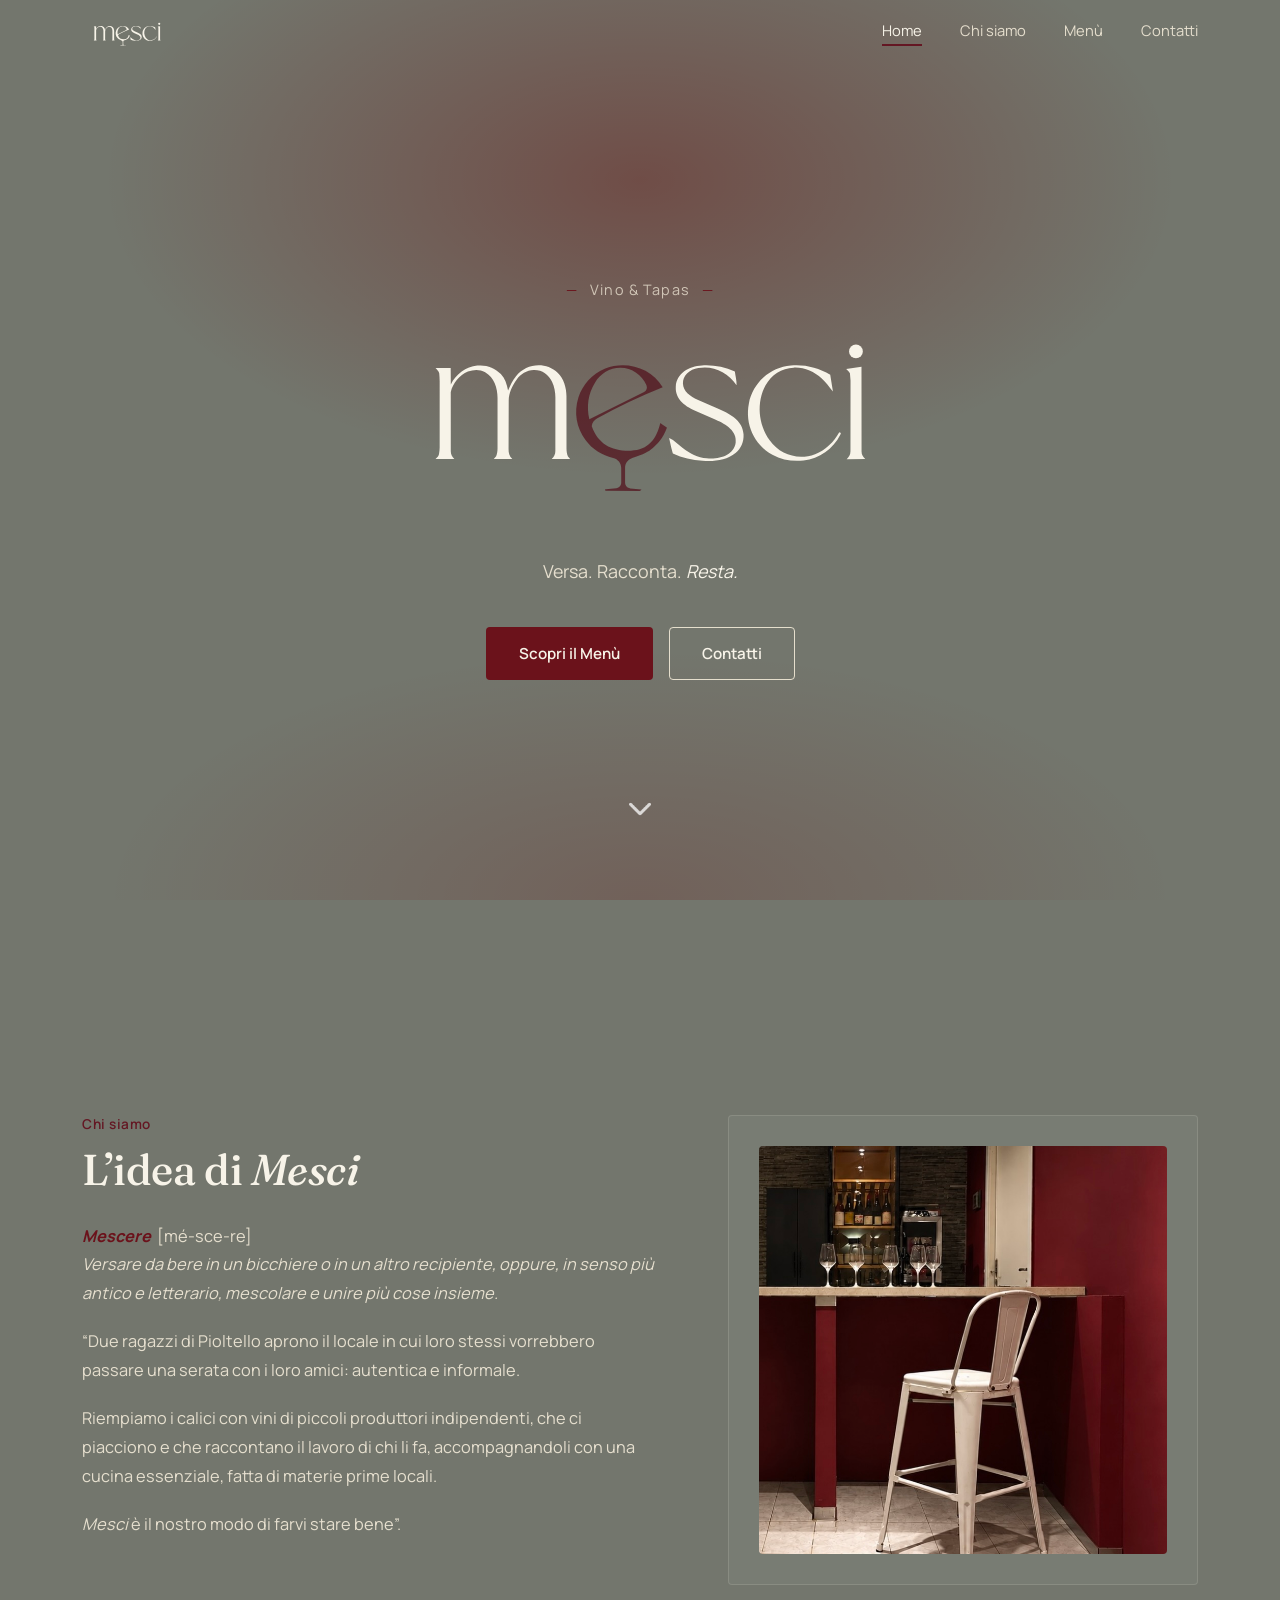
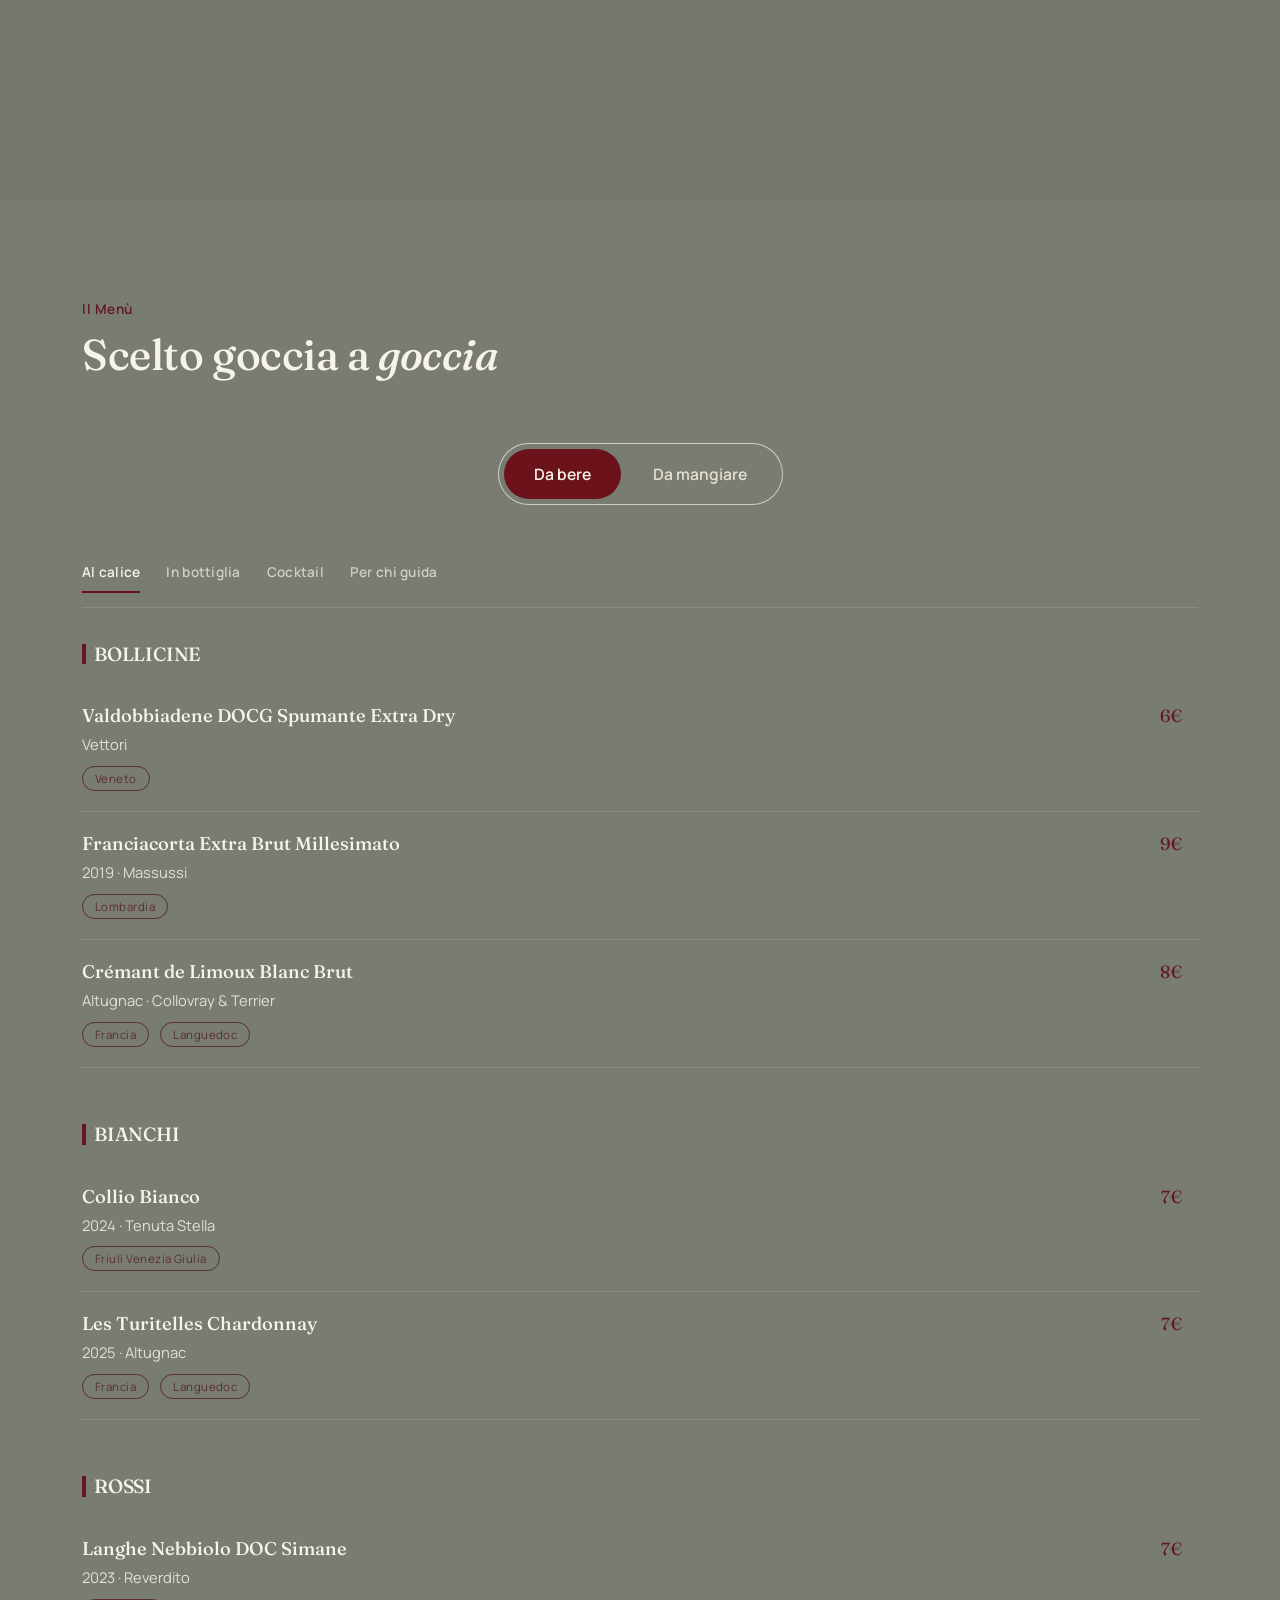
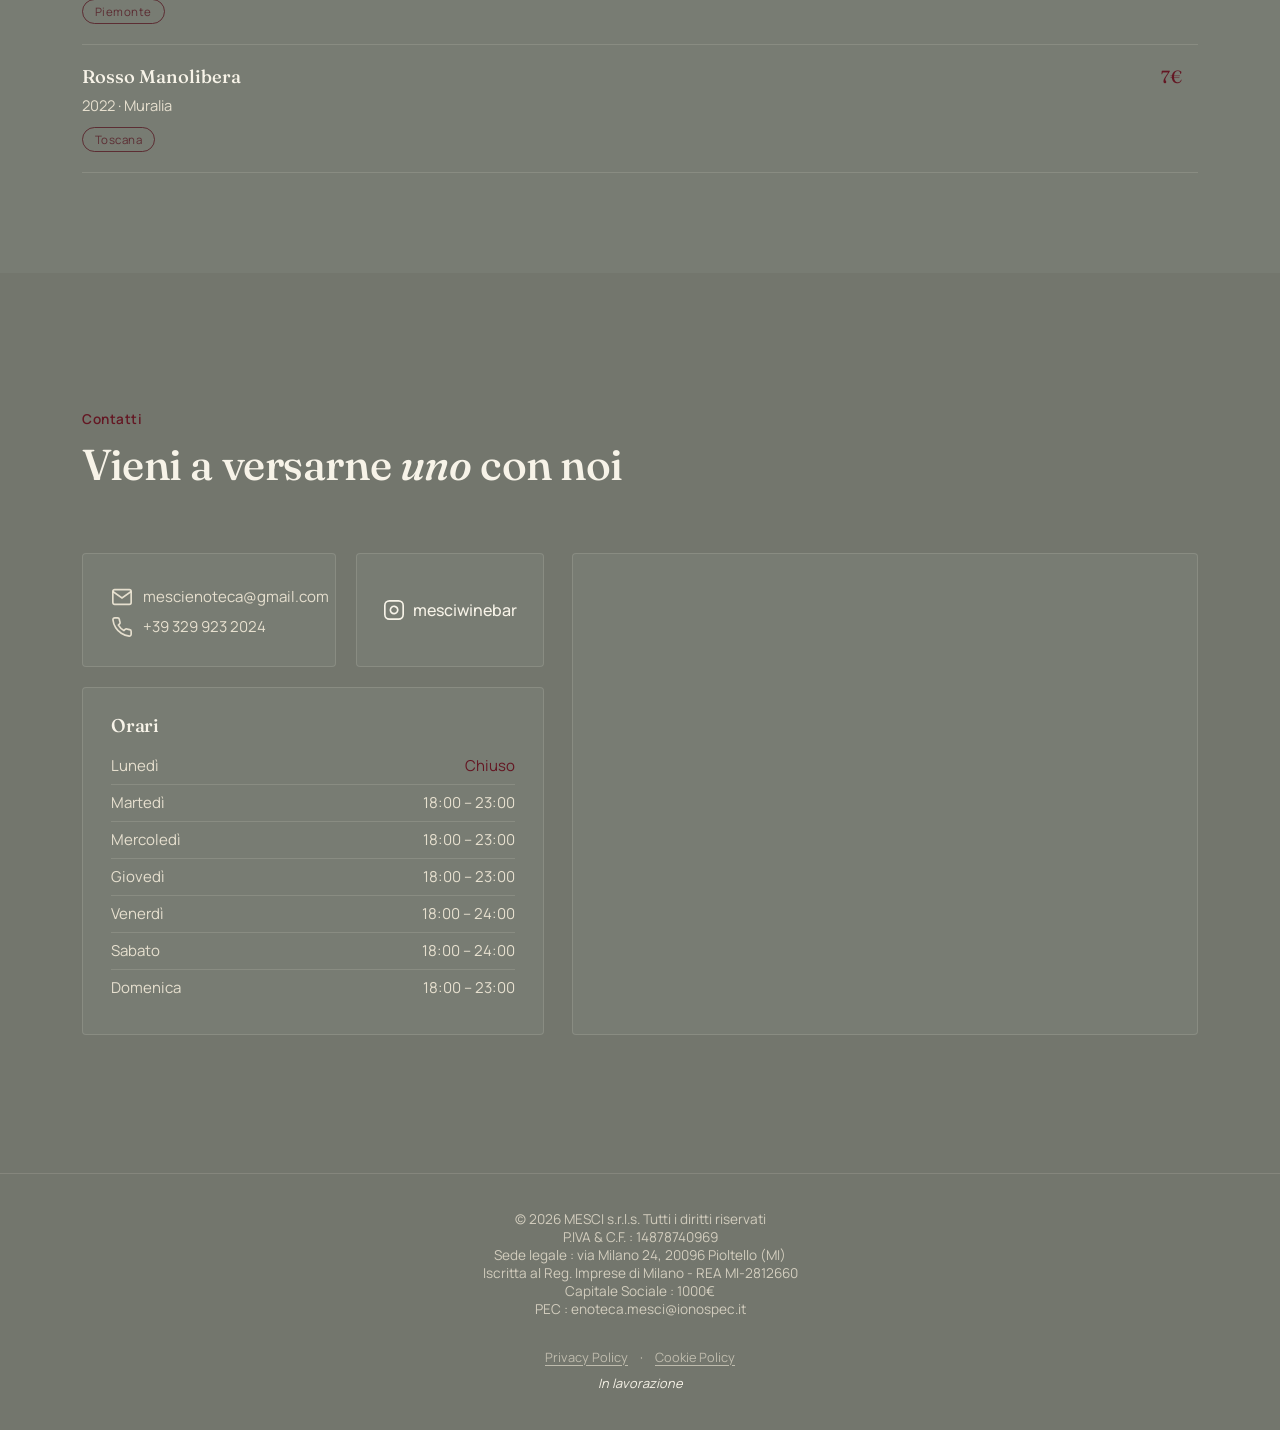
==== index.html @ 1d4539bf "Provvisorio" ====
<!DOCTYPE html>
<html lang="it">

<head>
  <meta charset="UTF-8">
  <meta name="viewport" content="width=device-width, initial-scale=1, viewport-fit=cover">
  <title>MESCI — Wine Bar</title>
  <link rel="canonical" href="https://www.mesci.it/">
  <link rel="icon" type="image/png" href="favicon-96x96.png" sizes="96x96">
  <link rel="icon" type="image/svg+xml" href="favicon.svg">
  <link rel="shortcut icon" href="favicon.ico">
  <link rel="apple-touch-icon" sizes="180x180" href="apple-touch-icon.png">
  <meta name="apple-mobile-web-app-title" content="Mesci">

  <link rel="manifest" href="site.webmanifest">
  <meta name="description"
    content="Wine bar a Pioltello: vini di piccoli produttori indipendenti, cocktail e tapas con materie prime locali.">
  <meta name="theme-color" content="#73766d">
  <meta property="og:type" content="website">
  <meta property="og:locale" content="it_IT">
  <meta property="og:title" content="MESCI — Wine Bar">
  <meta property="og:description" content="Vino &amp; Tapas">
  <meta property="og:image" content="https://www.mesci.it/images/og.jpg">
  <meta property="og:url" content="https://www.mesci.it/">
  <link rel="preconnect" href="https://fonts.googleapis.com">
  <link rel="preconnect" href="https://fonts.gstatic.com" crossorigin>
  <link
    href="https://fonts.googleapis.com/css2?family=Fraunces:ital,opsz,wght@0,9..144,300;0,9..144,500;0,9..144,600;1,9..144,500&family=Manrope:wght@400;500;600;700&display=swap"
    rel="stylesheet">
  <link rel="stylesheet" href="style.css">
</head>

<body>

  <header id="siteHeader">
    <nav>
      <a href="#home" class="brand">
        <svg viewBox="0 0 1173.86 350" xmlns="http://www.w3.org/2000/svg" fill="currentColor">
          <path
            d="M803.99,224.7c-1.55-27.49-26.13-41.85-50.7-52.51l-45.63-19.8c-7.72-3.35-14.66-7.65-20.78-13.19-12.34-11.17-13.45-30.12-1.42-41.74,6.43-6.21,14.78-9.75,23.61-11.3,31.81-5.56,61.44,8.32,80.28,35.89.36-10.3-2.32-19.14-3.6-28.94-21.83-9.48-45.2-13.91-68.92-12.48-27.51,1.66-53.09,16.17-54.87,44.02-1.78,27.78,20.93,42.56,45.34,53.08l38.39,16.54c22.19,9.56,45.13,23.98,41.77,48.51-3.58,26.16-34.22,35.47-60.65,32.54-18.78-2.08-35.65-10.07-50.34-21.83l-20.43-16.35c-2.62-1.79-5.34-3.23-8.1-4.32,3.41,15.09,5.09,22.5,7.95,32.32,19.69,9.26,40.39,13.53,62.11,15.22,24.09,1.87,50.65-.69,69.15-16.19,11.87-9.94,17.7-24.04,16.83-39.48Z" />
          <path
            d="M629.44,201.49c-7.94,33.76-24.98,56.64-61.57,57.76-40.06,1.22-68.55-13.53-82.07-51.3.24-7.02,5.44-13.26,11.67-16.73,44.31-24.67,89.72-45.68,137.05-64.81-23.99-41.64-77.68-55.94-120.31-39.45-27.83,10.76-48.13,35.02-56.22,60.42-10.29,32.3-4.03,64.03,14.68,89.69,14.36,19.69,34.62,31.92,57.9,37.32,10.14,2.35,16.93,10.76,16.96,21.03l.09,30.14c.02,6.45-4.16,11.94-10.55,12.6l-21.1,2.16c-.72.07-2.86.5-2.54,1.07l1.17,2.06,71.42.1c1.88-.28,3.84-1.54,3.66-2.85l-23.11-2.39c-6.26-.65-10.95-5.8-10.94-12.21l.03-31.22c.01-9.78,7.02-17.91,16.24-20.81,22.66-7.11,33-12.63,41.86-20.52s20.55-17.93,29.61-42.13c-1.37-1.54-13.54-9.5-13.94-9.93ZM480.78,193.33c-6.22-26.5-2.58-53.99,11.72-76.7,11.82-18.77,31.01-31.21,53.55-31,23.78.22,45.38,15.01,54.44,36.56,2.22,5.29.56,11.33-4.94,14.07l-114.76,57.06Z" />
          <path
            d="M319.23,276.73l-38.81.19,4.94-5.81c1.98-4.65,2.92-10.54,2.92-16.21v-105.81c0-21.64-7.11-43.72-25.98-54.27-11.29-6.31-23.89-5.73-36.05-1.51-18.15,7.66-31.24,23.48-36.03,42.95l.07,124.19c0,6.8,2.81,11.28,7.44,16.5l-39.41-.07c3.64-4.06,6.47-6.26,7.19-10.19.85-4.65,1.45-8.95,1.45-13.84V113.14c0-5.65-.52-10.57-.93-15.99-1.46-4.55-3.28-6.61-7.69-11.13l31.76-.29.25,34.55c11.2-21.63,31.13-36.96,55.62-39.49,18.69-1.93,36.65,4.38,49.22,17.99,8.82,9.55,12.82,21.27,15.19,34.59,4.34-10.8,9.02-20.59,16.24-29.7,21.78-27.5,62.29-31.43,88.15-7.34,12.33,11.48,18,31.29,18.01,48.71l.08,109.86c0,5.92.98,12.05,3.13,16.78l4.49,5.27-38.65-.09c5.23-5.61,7.65-10.1,7.66-16.92l.08-112.24c0-11.78-2.09-22.72-7.05-33.07-7.22-15.05-21.5-25.2-38.55-24.42-14.49.66-27.26,8.24-35.76,20.15-8.99,12.61-16.42,27.87-16.48,43.91l-.33,101.66c-.03,7.94,1.21,14.8,7.84,20.82Z" />
          <path
            d="M858.73,237.65c22,30.84,60.06,42.22,95.23,29.03,22.21-8.33,39.36-25.19,50.65-45.79,1.22.42,3.47,1.11,3.34,1.84s-.69,2.29-1.13,3.16c-15.31,29.96-43.47,49.98-77.08,53.84-22.75,2.61-45.27-1.14-65.27-12.12-38.49-21.14-57.81-64.52-49.25-107.31s43.4-75.35,87.95-79.39c28.9-2.62,57.55,4.46,82.54,19.27l5.68,34.91c-8.66-9.97-14.49-19-23.44-27.08-16.27-14.7-36.74-23.83-58.89-22.79-25.4,1.19-46.85,15-58.89,37-19.43,35.5-15.29,82,8.55,115.43Z" />
          <circle cx="1039.6" cy="51.22" r="14.45" />
          <path
            d="M1028.13,260.32l.12-148.16-1.25-14.99c-1.81-3.54-3.78-5.41-7.89-8.98l32.14-4.91.15,177.75c0,6.6,2.77,10.41,7.71,15.83l-38.91.13c4.48-5.16,7.93-9.1,7.93-16.66Z" />
        </svg>
      </a>
      <div class="navlinks">
        <a href="#home" class="active">Home</a>
        <a href="#chi-siamo">Chi siamo</a>
        <a href="#menu">Menù</a>
        <a href="#dove-siamo">Contatti</a>
      </div>
      <button class="burger" id="burger" aria-label="Menu"><span></span><span></span><span></span></button>
    </nav>
  </header>
  <div class="drawer-overlay" id="drawerOverlay"></div>
  <aside class="drawer" id="drawer" aria-hidden="true">
    <button class="drawer-close" id="drawerClose" aria-label="Chiudi">✕</button>
    <div class="drawer-links">
      <a href="#home">Home</a>
      <a href="#chi-siamo">Chi siamo</a>
      <a href="#menu">Menù</a>
      <a href="#dove-siamo">Contatti</a>
    </div>
  </aside>

  <section class="hero" id="home">
    <div class="eyebrow">Vino &amp; Tapas</div>
    <div class="logo-mark">
      <svg viewBox="0 0 1173.86 400" xmlns="http://www.w3.org/2000/svg" fill="currentColor">
        <path
          d="M803.99,224.7c-1.55-27.49-26.13-41.85-50.7-52.51l-45.63-19.8c-7.72-3.35-14.66-7.65-20.78-13.19-12.34-11.17-13.45-30.12-1.42-41.74,6.43-6.21,14.78-9.75,23.61-11.3,31.81-5.56,61.44,8.32,80.28,35.89.36-10.3-2.32-19.14-3.6-28.94-21.83-9.48-45.2-13.91-68.92-12.48-27.51,1.66-53.09,16.17-54.87,44.02-1.78,27.78,20.93,42.56,45.34,53.08l38.39,16.54c22.19,9.56,45.13,23.98,41.77,48.51-3.58,26.16-34.22,35.47-60.65,32.54-18.78-2.08-35.65-10.07-50.34-21.83l-20.43-16.35c-2.62-1.79-5.34-3.23-8.1-4.32,3.41,15.09,5.09,22.5,7.95,32.32,19.69,9.26,40.39,13.53,62.11,15.22,24.09,1.87,50.65-.69,69.15-16.19,11.87-9.94,17.7-24.04,16.83-39.48Z" />
        <path style="fill: rgba(83, 19, 30, 0.75)"
          d="M629.44,201.49c-7.94,33.76-24.98,56.64-61.57,57.76-40.06,1.22-68.55-13.53-82.07-51.3.24-7.02,5.44-13.26,11.67-16.73,44.31-24.67,89.72-45.68,137.05-64.81-23.99-41.64-77.68-55.94-120.31-39.45-27.83,10.76-48.13,35.02-56.22,60.42-10.29,32.3-4.03,64.03,14.68,89.69,14.36,19.69,34.62,31.92,57.9,37.32,10.14,2.35,16.93,10.76,16.96,21.03l.09,30.14c.02,6.45-4.16,11.94-10.55,12.6l-21.1,2.16c-.72.07-2.86.5-2.54,1.07l1.17,2.06,71.42.1c1.88-.28,3.84-1.54,3.66-2.85l-23.11-2.39c-6.26-.65-10.95-5.8-10.94-12.21l.03-31.22c.01-9.78,7.02-17.91,16.24-20.81,22.66-7.11,33-12.63,41.86-20.52s20.55-17.93,29.61-42.13c-1.37-1.54-13.54-9.5-13.94-9.93ZM480.78,193.33c-6.22-26.5-2.58-53.99,11.72-76.7,11.82-18.77,31.01-31.21,53.55-31,23.78.22,45.38,15.01,54.44,36.56,2.22,5.29.56,11.33-4.94,14.07l-114.76,57.06Z" />
        <path
          d="M319.23,276.73l-38.81.19,4.94-5.81c1.98-4.65,2.92-10.54,2.92-16.21v-105.81c0-21.64-7.11-43.72-25.98-54.27-11.29-6.31-23.89-5.73-36.05-1.51-18.15,7.66-31.24,23.48-36.03,42.95l.07,124.19c0,6.8,2.81,11.28,7.44,16.5l-39.41-.07c3.64-4.06,6.47-6.26,7.19-10.19.85-4.65,1.45-8.95,1.45-13.84V113.14c0-5.65-.52-10.57-.93-15.99-1.46-4.55-3.28-6.61-7.69-11.13l31.76-.29.25,34.55c11.2-21.63,31.13-36.96,55.62-39.49,18.69-1.93,36.65,4.38,49.22,17.99,8.82,9.55,12.82,21.27,15.19,34.59,4.34-10.8,9.02-20.59,16.24-29.7,21.78-27.5,62.29-31.43,88.15-7.34,12.33,11.48,18,31.29,18.01,48.71l.08,109.86c0,5.92.98,12.05,3.13,16.78l4.49,5.27-38.65-.09c5.23-5.61,7.65-10.1,7.66-16.92l.08-112.24c0-11.78-2.09-22.72-7.05-33.07-7.22-15.05-21.5-25.2-38.55-24.42-14.49.66-27.26,8.24-35.76,20.15-8.99,12.61-16.42,27.87-16.48,43.91l-.33,101.66c-.03,7.94,1.21,14.8,7.84,20.82Z" />
        <path
          d="M858.73,237.65c22,30.84,60.06,42.22,95.23,29.03,22.21-8.33,39.36-25.19,50.65-45.79,1.22.42,3.47,1.11,3.34,1.84s-.69,2.29-1.13,3.16c-15.31,29.96-43.47,49.98-77.08,53.84-22.75,2.61-45.27-1.14-65.27-12.12-38.49-21.14-57.81-64.52-49.25-107.31s43.4-75.35,87.95-79.39c28.9-2.62,57.55,4.46,82.54,19.27l5.68,34.91c-8.66-9.97-14.49-19-23.44-27.08-16.27-14.7-36.74-23.83-58.89-22.79-25.4,1.19-46.85,15-58.89,37-19.43,35.5-15.29,82,8.55,115.43Z" />
        <circle cx="1039.6" cy="51.22" r="14.45" />
        <path
          d="M1028.13,260.32l.12-148.16-1.25-14.99c-1.81-3.54-3.78-5.41-7.89-8.98l32.14-4.91.15,177.75c0,6.6,2.77,10.41,7.71,15.83l-38.91.13c4.48-5.16,7.93-9.1,7.93-16.66Z" />
      </svg>
    </div>

    <p class="tag">Versa. Racconta. <em>Resta.</em></p>
    <div class="hero-ctas">
      <a href="#menu" class="btn btn-filled">Scopri il Menù</a>
      <a href="#dove-siamo" class="btn btn-outline">Contatti</a>
    </div>
    <a class="scroll-cue" href="#chi-siamo">
      <img src="images/arrow-down-sign-to-navigate.png" alt="">
    </a>
  </section>

  <section id="chi-siamo">
    <div class="wrap">
      <div class="about-grid">
        <div>
          <div class="section-head" style="margin-bottom:28px">
            <div class="eyebrow">Chi siamo</div>
            <h2>L’idea di <em>Mesci</em></h2>
          </div>
          <div class="about-text">
            <p><i style="color: var(--wine);"><b>Mescere &nbsp;</b></i>[mé-sce-re] <br> <i>Versare da bere in un
                bicchiere o in un altro recipiente, oppure, in senso più antico e letterario, mescolare e unire più cose
                insieme.</i> </p>
            <p>“Due ragazzi di Pioltello aprono il locale in cui loro stessi vorrebbero passare una serata con i loro
              amici: autentica e informale.</p>
            <p>Riempiamo i calici con vini di piccoli produttori indipendenti, che ci piacciono e che raccontano il
              lavoro di chi li fa,
              accompagnandoli con una cucina essenziale, fatta di materie prime locali.</p>
            <p><i>Mesci</i> è il nostro modo di farvi stare bene”. </p>
          </div>

        </div>
        <div class="pour-art">
          <img src="images/about2.jpg" alt="">
        </div>
      </div>
    </div>
  </section>

  <section id="menu" style="background:var(--bg-soft)">
    <div class="wrap">

      <div class="section-head">
        <div class="eyebrow">Il Menù</div>
        <h2>Scelto goccia a <em>goccia</em></h2>

      </div>

      <div id="menuMain">

        <div class="tabs" role="tablist" aria-label="Categoria principale">
          <button class="tab-btn active" data-main="bere" role="tab" aria-selected="true">Da bere</button>
          <button class="tab-btn" data-main="mangiare" role="tab" aria-selected="false">Da mangiare</button>
        </div>

        <button class="back-to-categories" id="backToCategories">← Torna alle categorie</button>


        <!-- ═════════════════════════════════════
           DA BERE
      ═════════════════════════════════════ -->

        <div class="menu-panel active" data-main="bere">

          <div class="level2-tabs" role="tablist" aria-label="Sottocategoria da bere">
            <button class="level2-btn active" data-sub="vini" role="tab" aria-selected="true">Al calice</button>
            <button class="level2-btn" data-sub="bottiglia" role="tab" aria-selected="false">In bottiglia</button>
            <button class="level2-btn" data-sub="cocktail" role="tab" aria-selected="false">Cocktail</button>
            <button class="level2-btn" data-sub="analcolici" role="tab" aria-selected="false">Per chi guida</button>
          </div>


          <!-- ═════════════════════════════════════
             VINI AL CALICE
        ═════════════════════════════════════ -->

          <div class="sub-panel active" id="sub-vini">

            <div class="wine-list">

              <!--
            <h3>Vini al calice</h3>
            <div class="cat-note">Al calice · 10cl</div>
            -->

              <div class="wine-category">

                <h3 style="margin-bottom: 40px;">Bollicine</h3>

                <div class="dish">
                  <div class="dish-top">
                    <h4>Valdobbiadene DOCG Spumante Extra Dry</h4>
                    <span class="price">6€</span>
                  </div>
                  <p>Vettori</p>
                  <span class="tag-chip">Veneto</span>
                </div>

                <div class="dish">
                  <div class="dish-top">
                    <h4>Franciacorta Extra Brut Millesimato</h4>
                    <span class="price">9€</span>
                  </div>
                  <p>2019 · Massussi</p>
                  <span class="tag-chip">Lombardia</span>
                </div>

                <div class="dish">
                  <div class="dish-top">
                    <h4>Crémant de Limoux Blanc Brut</h4>
                    <span class="price">8€</span>
                  </div>
                  <p>Altugnac · Collovray &amp; Terrier</p>
                  <span class="tag-chip">Francia</span> <span class="tag-chip">Languedoc</span>
                </div>

              </div>


              <div class="wine-category">

                <h3 style="margin-bottom: 40px;">Bianchi</h3>

                <div class="dish">
                  <div class="dish-top">
                    <h4>Collio Bianco</h4>
                    <span class="price">7€</span>
                  </div>
                  <p>2024 · Tenuta Stella</p>
                  <span class="tag-chip">Friuli Venezia Giulia</span>
                </div>

                <div class="dish">
                  <div class="dish-top">
                    <h4>Les Turitelles Chardonnay</h4>
                    <span class="price">7€</span>
                  </div>
                  <p>2025 · Altugnac</p>
                  <span class="tag-chip">Francia</span> <span class="tag-chip">Languedoc</span>
                </div>

              </div>


              <div class="wine-category">

                <h3 style="margin-bottom: 40px;">Rossi</h3>

                <div class="dish">
                  <div class="dish-top">
                    <h4>Langhe Nebbiolo DOC Simane</h4>
                    <span class="price">7€</span>
                  </div>
                  <p>2023 · Reverdito</p>
                  <span class="tag-chip">Piemonte</span>
                </div>

                <div class="dish">
                  <div class="dish-top">
                    <h4>Rosso Manolibera</h4>
                    <span class="price">7€</span>
                  </div>
                  <p>2022 · Muralia</p>
                  <span class="tag-chip">Toscana</span>
                </div>

              </div>



            </div>
          </div>


          <!-- ═════════════════════════════════════
             VINI IN BOTTIGLIA
        ═════════════════════════════════════ -->

          <div class="sub-panel" id="sub-bottiglia">
            <h3 style="padding-bottom: 5px;" class="asporto">Vuoi portarla a casa? </h3>
            <h3 class="asporto">Tutte le nostre bottiglie sono disponibili da asporto ad un prezzo ridotto</h3>

            <!-- BOLLICINE -->
            <div class="wine-list">

              <div class="wine-category">

                <h3>Bollicine</h3>
                <div class="cat-note"></div>

                <div class="wine-category-dishes">

                  <div class="dish">
                    <div class="dish-top">
                      <h4>Valdobbiadene DOCG Spumante Extra Dry</h4>
                      <span class="price">22€</span>
                    </div>
                    <p>Vettori</p>
                    <span class="tag-chip">Veneto</span>
                  </div>

                  <div class="dish">
                    <div class="dish-top">
                      <h4>Valdobbiadene DOCG spumante Brut</h4>
                      <span class="price">22€</span>
                    </div>
                    <p>Vettori</p>
                    <span class="tag-chip">Veneto</span>
                  </div>

                  <div class="dish">
                    <div class="dish-top">
                      <h4>Franciacorta Extra Brut Millesimato</h4>
                      <span class="price">38€</span>
                    </div>
                    <p>2019 · Massussi</p>
                    <span class="tag-chip">Lombardia</span>
                  </div>

                  <div class="dish">
                    <div class="dish-top">
                      <h4>Roccapietra Blanc de Noirs Brut</h4>
                      <span class="price">36€</span>
                    </div>
                    <p>Scuropasso</p>
                    <span class="tag-chip">Lombardia</span>
                  </div>

                  <div class="dish">
                    <div class="dish-top">
                      <h4>Roccapietra Gruasè Rosé</h4>
                      <span class="price">39,50€</span>
                    </div>
                    <p>Scuropasso</p>
                    <span class="tag-chip">Lombardia</span>
                  </div>

                  <div class="dish">
                    <div class="dish-top">
                      <h4>Trento Spumante Extra Brut</h4>
                      <span class="price">42€</span>
                    </div>
                    <p>2019 · Fanti</p>
                    <span class="tag-chip">Trentino Alto Adige</span>
                  </div>

                  <div class="dish">
                    <div class="dish-top">
                      <h4>Crémant de Limoux Blanc Brut</h4>
                      <span class="price">32€</span>
                    </div>
                    <p>Altugnac · Collovray &amp; Terrier</p>
                    <span class="tag-chip">Francia</span> <span class="tag-chip">Languedoc</span>
                  </div>

                  <div class="dish">
                    <div class="dish-top">
                      <h4>Champagne Roger Barnier Brut</h4>
                      <span class="price">46,50€</span>
                    </div>
                    <p>Selection</p>
                    <span class="tag-chip">Francia</span> <span class="tag-chip">Champagne</span>
                  </div>

                </div>
              </div>

            </div>


            <!-- BIANCHI -->
            <div class="wine-list">

              <div class="wine-category">

                <h3>Bianchi</h3>
                <div class="cat-note"></div>

                <div class="wine-category-dishes">

                  <div class="dish">
                    <div class="dish-top">
                      <h4>Collio Bianco</h4>
                      <span class="price">28€</span>
                    </div>
                    <p>Tenuta Stella</p>
                    <span class="tag-chip">Friuli Venezia Giulia</span>
                  </div>

                  <div class="dish">
                    <div class="dish-top">
                      <h4>Ribolla Gialla Collio Bio</h4>
                      <span class="price">34€</span>
                    </div>
                    <p>2023 · Tenuta Stella</p>
                    <span class="tag-chip">Friuli Venezia Giulia</span>
                  </div>

                  <div class="dish">
                    <div class="dish-top">
                      <h4>Friulano Collio Bio</h4>
                      <span class="price">34€</span>
                    </div>
                    <p>2024 · Tenuta Stella</p>
                    <span class="tag-chip">Friuli Venezia Giulia</span>
                  </div>

                  <div class="dish">
                    <div class="dish-top">
                      <h4>Trentino Nosiola</h4>
                      <span class="price">28€</span>
                    </div>
                    <p>2024 · Fanti</p>
                    <span class="tag-chip">Trentino Alto Adige</span>
                  </div>

                  <div class="dish">
                    <div class="dish-top">
                      <h4>Trentino Chardonnay</h4>
                      <span class="price">32€</span>
                    </div>
                    <p>2023 · Fanti</p>
                    <span class="tag-chip">Trentino Alto Adige</span>
                  </div>

                  <div class="dish">
                    <div class="dish-top">
                      <h4>Gewurztraminer</h4>
                      <span class="price">36€</span>
                    </div>
                    <p>2023 · Elfenberg</p>
                    <span class="tag-chip">Trentino Alto Adige</span>
                  </div>

                  <div class="dish">
                    <div class="dish-top">
                      <h4>Sauvignon Blanc</h4>
                      <span class="price">36€</span>
                    </div>
                    <p>2024 · Elfenberg</p>
                    <span class="tag-chip">Trentino Alto Adige</span>
                  </div>

                  <div class="dish">
                    <div class="dish-top">
                      <h4>Frascati Superiore DOC</h4>
                      <span class="price">28€</span>
                    </div>
                    <p>2024 · Casale Marchese</p>
                    <span class="tag-chip">Lazio</span>
                  </div>

                  <div class="dish">
                    <div class="dish-top">
                      <h4>Les Turitelles Chardonnay</h4>
                      <span class="price">28€</span>
                    </div>
                    <p>2025 · Altugnac</p>
                    <span class="tag-chip">Francia</span> <span class="tag-chip">Languedoc</span>
                  </div>

                  <!-- <div class="dish">
                    <div class="dish-top">
                      <h4>Aligote Bourgogna</h4>
                      <span class="price">36€</span>
                    </div>
                    <p>2023 · P &amp; L Borgest</p>
                  </div> -->

                </div>
              </div>

            </div>


            <!-- ROSSI -->
            <div class="wine-list">

              <div class="wine-category">

                <h3>Rossi</h3>
                <div class="cat-note"></div>

                <div class="wine-category-dishes">

                  <div class="dish">
                    <div class="dish-top">
                      <h4>Lagrein</h4>
                      <span class="price">35,50€</span>
                    </div>
                    <p>2024 · Elfenberg</p>
                    <span class="tag-chip">Trentino Alto Adige</span>
                  </div>

                  <div class="dish">
                    <div class="dish-top">
                      <h4>Langhe Nebbiolo DOC Simane</h4>
                      <span class="price">28€</span>
                    </div>
                    <p>2023 · Reverdito</p>
                    <span class="tag-chip">Piemonte</span>
                  </div>

                  <div class="dish">
                    <div class="dish-top">
                      <h4>Barbera d'Alba DOC</h4>
                      <span class="price">22€</span>
                    </div>
                    <p>2024 · Reverdito</p>
                    <span class="tag-chip">Piemonte</span>
                  </div>

                  <div class="dish">
                    <div class="dish-top">
                      <h4>Barolo</h4>
                      <span class="price">38€</span>
                    </div>
                    <p>2020 · Reverdito</p>
                    <span class="tag-chip">Piemonte</span>
                  </div>

                  <div class="dish">
                    <div class="dish-top">
                      <h4>Rosso Manolibera</h4>
                      <span class="price">28€</span>
                    </div>
                    <p>2022 · Muralia</p>
                    <span class="tag-chip">Toscana</span>
                  </div>

                  <div class="dish">
                    <div class="dish-top">
                      <h4>Rosato Gorbizzo</h4>
                      <span class="price">24€</span>
                    </div>
                    <p>2024 · Muralia</p>
                    <span class="tag-chip">Toscana</span>
                  </div>

                  <div class="dish">
                    <div class="dish-top">
                      <h4>Lambrusco Nebbia &amp; Sabbia</h4>
                      <span class="price">19€</span>
                    </div>
                    <p>Podere Crocetta</p>
                    <span class="tag-chip">Emilia Romagna</span>
                  </div>

                  <div class="dish">
                    <div class="dish-top">
                      <h4>Cotè Pierre Lys Pinot Noir</h4>
                      <span class="price">34,50€</span>
                    </div>
                    <p>2024 · Altugnac</p>
                    <span class="tag-chip">Francia</span> <span class="tag-chip">Languedoc</span>
                  </div>

                </div>
              </div>

            </div>


            <!-- DOLCI -->
            <div class="wine-list">

              <div class="wine-category">

                <h3>Dolci</h3>
                <div class="cat-note"></div>

                <div class="wine-category-dishes">

                  <div class="dish">
                    <div class="dish-top">
                      <h4>Moscato</h4>
                      <span class="price">22€</span>
                    </div>
                    <p>Scuropasso</p>
                    <span class="tag-chip">Lombardia</span>
                  </div>

                </div>
              </div>

            </div>

          </div>


          <!-- ═════════════════════════════════════
             COCKTAIL
        ═════════════════════════════════════ -->

          <div class="sub-panel" id="sub-cocktail">

            <div class="menu-cat">

              <!--
            <h3>Cocktail</h3>
            <div class="cat-note">Preparati al momento</div>
            -->

              <div class="dish">
                <div class="dish-top">
                  <h4>Spritz Aperol</h4>
                  <span class="price">7€</span>
                </div>
                <p>Prosecco · Aperol · Soda</p>

              </div>

              <div class="dish">
                <div class="dish-top">
                  <h4>Spritz Campari</h4>
                  <span class="price">7€</span>
                </div>
                <p>Prosecco · Bitter · Soda</p>

              </div>

              <div class="dish">
                <div class="dish-top">
                  <h4>Negroni</h4>
                  <span class="price">7€</span>
                </div>
                <p>Gin · Campari · Vermouth rosso</p>

              </div>

              <div class="dish">
                <div class="dish-top">
                  <h4>Negroni Sbagliato</h4>
                  <span class="price">7€</span>
                </div>
                <p>Campari · Vermouth rosso · Prosecco</p>

              </div>

              <div class="dish">
                <div class="dish-top">
                  <h4>Americano</h4>
                  <span class="price">7€</span>
                </div>
                <p>Campari · Vermouth rosso · Soda </p>

              </div>

              <div class="dish">
                <div class="dish-top">
                  <h4>Gin Tonic</h4>
                  <span class="price">7€</span>
                </div>
                <p>Gin · Fever Tree Tonica</p>

              </div>

              <div class="dish">
                <div class="dish-top">
                  <h4>Gin Tonic Premium</h4>
                  <span class="price">10€</span>
                </div>
                <p>Esse Gin · Fever Tree Tonica</p>

              </div>

              <div class="dish">
                <div class="dish-top">
                  <h4>Picci</h4>
                  <span class="price">8€</span>
                </div>
                <p>Cetriolo pestato · Vodka · Lime · Triple Sec</p>

              </div>

            </div>

          </div>


          <!-- ═════════════════════════════════════
             PER CHI GUIDA
        ═════════════════════════════════════ -->

          <div class="sub-panel" id="sub-analcolici">

            <div class="menu-cat">

              <!--
            <h3>Per chi guida</h3>
            <div class="cat-note">Analcolici</div>
            -->

              <div class="dish">
                <div class="dish-top">
                  <h4>Analcolico della casa</h4>
                  <span class="price">Da 7€</span>
                </div>
                <p> &ensp; </p>
              </div>

              <div class="dish">
                <div class="dish-top">
                  <h4>Bibite</h4>
                  <span class="price">3€</span>
                </div>
                <p> Coca Cola (Zero) · Fanta · Fuze Tea (Pesca/Limone)</p>
              </div>

              <div class="dish">
                <div class="dish-top">
                  <h4>Acqua frizzante</h4>
                  <span class="price">1€</span>
                </div>
                <p> &ensp; </p>
              </div>

            </div>

          </div>

        </div>


        <!-- ═════════════════════════════════════
           DA MANGIARE
      ═════════════════════════════════════ -->

        <div class="menu-panel" data-main="mangiare">

          <div class="level2-tabs" role="tablist" aria-label="Sottocategoria da mangiare">
            <button class="level2-btn active" data-sub="caldi" role="tab" aria-selected="true">Piatti caldi</button>
            <button class="level2-btn" data-sub="freddi" role="tab" aria-selected="false">Piatti freddi</button>
          </div>


          <!-- ═════════════════════════════════════
             PIATTI CALDI
        ═════════════════════════════════════ -->

          <div class="sub-panel active" id="sub-caldi">

            <div class="menu-cat">

              <!--
            <h3>Piatti caldi</h3>
            <div class="cat-note">Dalla cucina</div>
            -->

              <div class="dish">

                <div class="dish-top">
                  <h4>Patatas Bravas</h4>
                  <span class="price">5,50€</span>
                </div>

                <p>Con salsa brava e aioli</p>

                <div class="allergen-list">
                  <span class="allergen-icon" aria-label="Uova" data-allergen="Uova">
                    <img src="images/allergens/eggs.png" alt="">
                  </span>
                  <span class="allergen-icon" aria-label="Glutine" data-allergen="Glutine">
                    <img src="images/allergens/gluten.png" alt="">
                  </span>
                  <span class="allergen-icon" aria-label="Vegetariano" data-allergen="Vegetariano">
                    <img src="images/allergens/plant-based.png" alt="">
                  </span>


                </div>

              </div>


              <div class="dish">

                <div class="dish-top">
                  <h4>Serranito</h4>
                  <span class="price">6€</span>
                </div>

                <p>Panino con lonza di maiale, jamón e friggitelli</p>
                <div class="allergen-list">
                  <span class="allergen-icon" aria-label="Glutine" data-allergen="Glutine">
                    <img src="images/allergens/gluten.png" alt="">
                  </span>


                </div>
              </div>


              <div class="dish">

                <div class="dish-top">
                  <h4>Pulpo a la Gallega</h4>
                  <span class="price">9€</span>
                </div>

                <p>Polpo, patate, cristalli di sale e paprika affumicata</p>
                <div class="allergen-list">
                  <span class="allergen-icon" aria-label="Molluschi" data-allergen="Molluschi">
                    <img src="images/allergens/molluscs.png" alt="">
                  </span>


                </div>
              </div>


              <div class="dish">

                <div class="dish-top">
                  <h4>Polpette al Sugo</h4>
                  <span class="price">7€</span>
                </div>

                <p>Accompagnate da pane rustico</p>
                <div class="allergen-list">
                  <span class="allergen-icon" aria-label="Glutine" data-allergen="Glutine">
                    <img src="images/allergens/gluten.png" alt="">
                  </span>

                  <span class="allergen-icon" aria-label="Latte" data-allergen="Latte">
                    <img src="images/allergens/milk.png" alt="">
                  </span>
                </div>
              </div>


              <div class="dish">

                <div class="dish-top">
                  <h4>Scagliozze di Polenta</h4>
                  <span class="price">4€</span>
                </div>

                <p>Polenta fritta con stracciatella</p>
                <div class="allergen-list">

                  <span class="allergen-icon" aria-label="Latte" data-allergen="Latte">
                    <img src="images/allergens/milk.png" alt="">
                  </span>
                  <span class="allergen-icon" aria-label="Vegetariano" data-allergen="Vegetariano">
                    <img src="images/allergens/plant-based.png" alt="">
                  </span>
                </div>

              </div>


              <div class="dish">

                <div class="dish-top">
                  <h4>Verdure dell'Orto</h4>
                  <span class="price">4€</span>
                </div>

                <p>Dall'orto di Corbari, con cotture e preparazioni variabili in base alla disponibilità</p>
                <div class="allergen-list">
                  <span class="allergen-icon" aria-label="Glutine" data-allergen="Glutine">
                    <img src="images/allergens/gluten.png" alt="">
                  </span>
                  <span class="allergen-icon" aria-label="Vegetariano" data-allergen="Vegetariano">
                    <img src="images/allergens/plant-based.png" alt="">
                  </span>


                </div>
              </div>

              <div class="dish">

                <div class="dish-top">
                  <h4>Il Toast</h4>
                  <span class="price">5€</span>
                </div>

                <p>Prosciutto cotto, formaggio, maionese</p>
                <div class="allergen-list">
                  <span class="allergen-icon" aria-label="Glutine" data-allergen="Glutine">
                    <img src="images/allergens/gluten.png" alt="">
                  </span>

                  <span class="allergen-icon" aria-label="Latte" data-allergen="Latte">
                    <img src="images/allergens/milk.png" alt="">
                  </span>
                  <span class="allergen-icon" aria-label="Uova" data-allergen="Uova">
                    <img src="images/allergens/eggs.png" alt="">
                  </span>
                </div>
              </div>


            </div>

          </div>


          <!-- ═════════════════════════════════════
             PIATTI FREDDI
        ═════════════════════════════════════ -->

          <div class="sub-panel" id="sub-freddi">

            <div class="menu-cat">

              <!--
            <h3>Piatti freddi</h3>
            <div class="cat-note">Da condividere</div>
            -->

              <div class="dish">

                <div class="dish-top">
                  <h4>Pan Y Tomate</h4>
                  <span class="price">2,50€</span>
                </div>

                <p>Pane e pomodoro</p>
                <div class="allergen-list">
                  <span class="allergen-icon" aria-label="Glutine" data-allergen="Glutine">
                    <img src="images/allergens/gluten.png" alt="">
                  </span>
                  <span class="allergen-icon" aria-label="Vegetariano" data-allergen="Vegetariano">
                    <img src="images/allergens/plant-based.png" alt="">
                  </span>


                </div>
              </div>
              <div class="dish">

                <div class="dish-top">
                  <h4>Crostone Cantabrico</h4>
                  <span class="price">5€</span>
                </div>

                <p>Pane tostato, burro e acciughe del Cantabrico, zest di limone</p>
                <div class="allergen-list">
                  <span class="allergen-icon" aria-label="Glutine" data-allergen="Glutine">
                    <img src="images/allergens/gluten.png" alt="">
                  </span>

                  <span class="allergen-icon" aria-label="Latte" data-allergen="Latte">
                    <img src="images/allergens/milk.png" alt="">
                  </span>

                  <span class="allergen-icon" aria-label="Pesce" data-allergen="Pesce">
                    <img src="images/allergens/fish.png" alt="">
                  </span>
                </div>
              </div>


              <div class="dish">

                <div class="dish-top">
                  <h4>Bruschetta Stagionale</h4>
                  <span class="price">6€</span>
                </div>

                <p>Ingredienti variabili secondo stagionalità</p>
                <div class="allergen-list">
                  <span class="allergen-icon" aria-label="Glutine" data-allergen="Glutine">
                    <img src="images/allergens/gluten.png" alt="">
                  </span>

                </div>
              </div>


              <div class="dish">

                <div class="dish-top">
                  <h4>Tartare di Manzo</h4>
                  <span class="price">11€</span>
                </div>

                <p>Con nocciole tostate, senape in grani e timo</p>
                <div class="allergen-list">
                  <span class="allergen-icon" aria-label="Senape" data-allergen="Senape">
                    <img src="images/allergens/mustard.png" alt="">
                  </span>
                  <span class="allergen-icon" aria-label="Frutta a guscio" data-allergen="Frutta a guscio">
                    <img src="images/allergens/nut.png" alt="">
                  </span>


                </div>
              </div>


              <div class="dish">

                <div class="dish-top">
                  <h4>Selezione di Salumi e Formaggi</h4>
                  <span class="price">7€</span>
                </div>

                <p>Selezione di prodotti locali</p>
                <div class="allergen-list">
                  <span class="allergen-icon" aria-label="Latte" data-allergen="Latte">
                    <img src="images/allergens/milk.png" alt="">
                  </span>
                </div>
              </div>


              <div class="dish">

                <div class="dish-top">
                  <h4>Carpaccio di Pomodori</h4>
                  <span class="price">5,50€</span>
                </div>

                <p>Con burrata e olive taggiasche</p>
                <div class="allergen-list">
                  <span class="allergen-icon" aria-label="Latte" data-allergen="Latte">
                    <img src="images/allergens/milk.png" alt="">
                  </span>
                  <span class="allergen-icon" aria-label="Vegetariano" data-allergen="Vegetariano">
                    <img src="images/allergens/plant-based.png" alt="">
                  </span>

                </div>
              </div>

              <div class="dish">

                <div class="dish-top">
                  <h4>Piatto di jamon serrano</h4>
                  <span class="price">6,50€</span>
                </div>

                <p>Accompagnato da pane rustico</p>
                <div class="allergen-list">
                  <span class="allergen-icon" aria-label="Glutine" data-allergen="Glutine">
                    <img src="images/allergens/gluten.png" alt="">
                  </span>

                </div>
              </div>

              <div class="dish">



                <div class="dish-top">
                  <h4>Cestino di Pane</h4>
                  <span class="price">2€</span>
                </div>

                <p>Pane rustico</p>
                <div class="allergen-list">
                  <span class="allergen-icon" aria-label="Glutine" data-allergen="Glutine">
                    <img src="images/allergens/gluten.png" alt="">
                  </span>
                </div>
              </div>



            </div>


            <!-- ═════════════════════════════════════
             DOLCI — CIBO
        ═════════════════════════════════════ -->

            <!-- <div class="sub-panel" id="sub-dolci-cibo">

              <div class="menu-cat">

                <h3>Dolci</h3>
                <div class="cat-note">Fatti in casa</div>

                <div class="dish">
                  <div class="dish-top">
                    <h4>Tiramisù della casa</h4>
                    <span class="price">€__</span>
                  </div>
                  <p>Descrizione da inserire.</p>
                  <div class="allergen-list">
                    <span class="allergen-icon" aria-label="Glutine" data-allergen="Glutine">
                      <img src="images/allergens/gluten.png" alt="">
                    </span>
                  </div>
                </div>



              </div>

            </div> -->

          </div>

        </div>
      </div>

  </section>


  <!-- PROVA -->

  <!-- <section class="ribbon" id="ribbon">


  <div class="ribbon-rows">
    <div class="ribbon-row"><div class="ribbon-track"></div></div>
    <div class="wrap"></div>
    <div class="ribbon-row"><div class="ribbon-track ribbon-track--reverse"></div></div>
  </div>
</section> -->

  <section id="dove-siamo">
    <div class="wrap">
      <div class="section-head">
        <div class="eyebrow">Contatti</div>
        <h2>Vieni a versarne <em>uno</em> con noi</h2>
      </div>
      <div class="contact-grid">
        <div class="info-stack">
          <div class="contact-row-split">
            <div class="info-card">

              <div class="contact-links">

                <!-- Link Email con Icona -->
                <a href="mailto:mescienoteca@gmail.com" class="contact-item">
                  <svg xmlns="http://www.w3.org/2000/svg" viewBox="0 0 24 24" fill="none" stroke="currentColor"
                    stroke-width="1.8">
                    <path d="M4 4h16c1.1 0 2 .9 2 2v12c0 1.1-.9 2-2 2H4c-1.1 0-2-.9-2-2V6c0-1.1.9-2 2-2z"></path>
                    <polyline points="22,6 12,13 2,6"></polyline>
                  </svg>
                  mescienoteca@gmail.com
                </a>

                <!--Link Telefono con Icona -->
                 <a href="tel:+39 329 923 2024" class="contact-item">
      <svg xmlns="http://www.w3.org/2000/svg" viewBox="0 0 24 24" fill="none" stroke="currentColor" stroke-width="1.8">
        <path d="M22 16.92v3a2 2 0 0 1-2.18 2 19.79 19.79 0 0 1-8.63-3.07 19.5 19.5 0 0 1-6-6 19.79 19.79 0 0 1-3.07-8.67A2 2 0 0 1 4.11 2h3a2 2 0 0 1 2 1.72 12.84 12.84 0 0 0 .7 2.81 2 2 0 0 1-.45 2.11L8.09 9.91a16 16 0 0 0 6 6l1.27-1.27a2 2 0 0 1 2.11-.45 12.84 12.84 0 0 0 2.81.7A2 2 0 0 1 22 16.92z"></path>
      </svg>
      +39 329 923 2024
    </a>

              </div>

            </div>
            <div class="info-card social-box" >

              <a href="https://www.instagram.com/mesciwinebar/" target="_blank" rel="noopener noreferrer"
                class="social-link-clean">
                <svg xmlns="http://www.w3.org/2000/svg" viewBox="0 0 24 24" fill="none" stroke="currentColor"
                  stroke-width="1.8">
                  <rect x="2" y="2" width="20" height="20" rx="5" ry="5"></rect>
                  <path d="M16 11.37A4 4 0 1 1 12.63 8 4 4 0 0 1 16 11.37z"></path>
                  <line x1="17.5" y1="6.5" x2="17.51" y2="6.5"></line>
                </svg>

                mesciwinebar
              </a>
            </div>



          </div>



          <div class="info-card">
            <h3>Orari</h3>
            <div class="row"><span>Lunedì</span><span class="closed">Chiuso</span></div>
            <div class="row"><span>Martedì</span><span>18:00 – 23:00</span></div>
            <div class="row"><span>Mercoledì</span><span>18:00 – 23:00</span></div>
            <div class="row"><span>Giovedì</span><span>18:00 – 23:00</span></div>
            <div class="row"><span>Venerdì</span><span>18:00 – 24:00</span></div>
            <div class="row"><span>Sabato</span><span>18:00 – 24:00</span></div>
            <div class="row"><span>Domenica</span><span>18:00 – 23:00</span></div>
          </div>
        </div>
        <div class="map-box">
          <iframe
            src="https://www.google.com/maps/embed?pb=!1m18!1m12!1m3!1d2796.430128084445!2d9.327429876631522!3d45.50141933095415!2m3!1f0!2f0!3f0!3m2!1i1024!2i768!4f13.1!3m3!1m2!1s0x4786c993d5418301%3A0xbc7f43cbec28d1ce!2sMesci%20-%20Wine%20Bar!5e0!3m2!1sit!2sit!4v1790790307302!5m2!1sit!2sit"
            width="600" height="450" style="border:0;" allowfullscreen="" loading="lazy"
            referrerpolicy="strict-origin-when-cross-origin"></iframe>
        </div>
      </div>


    </div>

  </section>

  <footer>

    <p>© 2026 MESCI s.r.l.s. Tutti i diritti riservati </p>
    <p>P.IVA &amp; C.F. : 14878740969 </p>
    <p>Sede legale : via Milano 24, 20096 Pioltello (MI)</p>
    <p>Iscritta al Reg. Imprese di Milano - REA MI-2812660</p>
    <p>Capitale Sociale : 1000€</p>
    <p>PEC : enoteca.mesci@ionospec.it</p>
    <p></p>

     <nav class="footer-legal" aria-label="Informazioni legali">
    <a>Privacy Policy</a>
    <span aria-hidden="true">·</span>
    <a>Cookie Policy</a>
    <p><em>In lavorazione</em></p>
    <!-- Se usi il consenso per la mappa, aggiungi anche:
    <span aria-hidden="true">·</span>
    <a href="#" id="cookie-settings">Gestisci preferenze cookie</a> -->
  </nav>
  
  </footer>

  <script src="script.js"></script>
</body>

</html>
---- style.css ----
:root {
  --bg: #73766d;
  --bg-soft: #787c73;
  --line: rgba(242, 234, 216, 0.14);
  --cream: #f7f3e8;
  --cream-dim: rgba(242, 234, 216, 0.90);
  --cream-faint: rgba(242, 234, 216, 0.75);
  --wine: #6B121B;
  --wine-dim: rgba(83, 19, 30, 0.75);
  --wine-bright: #641723;
  --radius: 4px;
  /* --text: #928e47; */
  --font-display: 'Fraunces', serif;
  --header-h: 66px;
}

* {
  box-sizing: border-box;
  margin: 0;
  padding: 0
}

html {
  scroll-behavior: smooth;
  scroll-padding-top: var(--header-h)
}

body {
  background: var(--bg);
  color: var(--cream);
  font-family: 'Manrope', sans-serif;
  -webkit-font-smoothing: antialiased;
  padding-top: env(safe-area-inset-top, 0px);
  overflow-x: hidden;
}

h1,
h2,
h3 {
  font-family: var(--font-display);
  font-weight: 500;
  line-height: 1.08;
  letter-spacing: -0.01em
}

em {
  font-style: italic;
  color: var(--cream)
}

a {
  color: inherit;
  text-decoration: none
}

img,
svg {
  max-width: 100%
}

/* ---- NAV ---- */
header {
  position: fixed;
  top: 0;
  left: 0;
  right: 0;
  z-index: 100;
  padding-top: env(safe-area-inset-top, 0px);
  transition: background .35s ease, border-color .35s ease;
  border-bottom: 1px solid transparent;
}

header.scrolled {
  background: var(--bg);
  backdrop-filter: blur(10px);
  border-color: var(--line)
}

nav {
  display: flex;
  align-items: center;
  justify-content: space-between;
  padding: 20px 32px;
  max-width: 1180px;
  margin: 0 auto
}

.brand {
  display: flex;
  align-items: center;
  gap: 10px
}

.brand svg {
  height: 26px;
  width: auto;
  color: var(--cream)
}


.navlinks {
  display: flex;
  gap: 38px;
  font-size: 0.92rem
}

.navlinks a {
  position: relative;
  padding-bottom: 6px;
  color: var(--cream-dim);
  transition: color .25s
}

.navlinks a:hover {
  color: var(--cream)
}

.navlinks a.active {
  color: var(--cream)
}

.navlinks a.active::after {
  content: '';
  position: absolute;
  left: 0;
  right: 0;
  bottom: 0;
  height: 2px;
  background: var(--wine-bright)
}

.burger {
  display: none;
  flex-direction: column;
  gap: 5px;
  background: none;
  border: 0;
  cursor: pointer;
  padding: 4px
}

.burger span {
  width: 22px;
  height: 2px;
  border-radius: 5px;
  background: var(--cream)
}


/* ---- HERO ---- */
.hero {
  min-height: 100vh;
  min-height: 100dvh;
  display: flex;
  flex-direction: column;
  align-items: center;
  justify-content: center;
  text-align: center;
  position: relative;
  padding: 140px 24px 80px;
  background:
    radial-gradient(ellipse 70% 55% at 50% 20%, rgba(105, 0, 0, 0.35), transparent 60%),
    radial-gradient(ellipse 60% 40% at 50% 100%, rgba(105, 0, 0, 0.18), transparent 70%),
    var(--bg);
}

.hero .eyebrow {
  color: var(--cream-faint);
  font-size: 0.90rem;
  letter-spacing: 0.08em;
  margin-bottom: 28px
}

.hero .eyebrow::before,
.hero .eyebrow::after {
  content: '—';
  margin: 0 12px;
  color: var(--wine)
}

.logo-mark {
  width: min(560px, 80vw);
  color: var(--cream);
  opacity: 0;
  animation: riseIn 1.1s ease forwards .15s
}



@keyframes riseIn {
  from {
    opacity: 0;
    transform: translateY(14px)
  }

  to {
    opacity: 1;
    transform: translateY(0)
  }
}


.hero p.tag {
  max-width: 560px;
  margin: 34px auto 0;
  font-size: 1.12rem;
  line-height: 1.6;
  color: var(--cream-dim)
}

.hero p.tag em {
  color: var(--cream)
}

.hero-ctas {
  display: flex;
  gap: 16px;
  margin-top: 42px;
  flex-wrap: wrap;
  justify-content: center
}

.btn {
  padding: 15px 32px;
  border-radius: var(--radius);
  font-size: 0.95rem;
  font-weight: 600;
  cursor: pointer;
  transition: transform .2s, background .2s, border-color .2s;
  display: inline-flex;
  align-items: center;
  gap: 8px;
  border: 1px solid transparent;
}

.btn:hover {
  transform: translateY(-2px)
}

.btn-filled {
  background: var(--wine);
  color: var(--cream)
}

.btn-filled:hover {
  background: var(--wine-bright)
}

.btn-outline {
  border-color: var(--cream-dim);
  color: var(--cream)
}

.btn-outline:hover {
  border-color: var(--cream-faint)
}

.scroll-cue {
  position: absolute;
  bottom: 80px;
  left: 50%;
  transform: translateX(-50%);
  color: var(--cream-faint);
  animation: bob 2s ease-in-out infinite;
  cursor: pointer;
}



.scroll-cue img {
  display: block;
  width: 22px;
  height: auto;
  filter: invert(1);
  opacity: .75;
}

@keyframes bob {

  0%,
  100% {
    transform: translate(-50%, 0)
  }

  50% {
    transform: translate(-50%, 6px)
  }
}

/* ---- SECTION GENERIC ---- */
section {
  min-height: 100dvh;
  max-width: 100%;
  padding: 100px 0;
  align-content: center;
}

.wrap {
  max-width: 1180px;
  margin: 0 auto;
  padding: 0 32px;
  width: 100%
}

.section-head {
  max-width: 640px;
  margin-bottom: 64px;
}

.section-head .eyebrow {
  color: var(--wine-bright);
  font-size: 0.85rem;
  letter-spacing: 0.04em;
  margin-bottom: 14px;
  font-weight: 600
}

.section-head h2 {
  font-size: clamp(2rem, 4vw, 2.7rem)
}


/* ---- CHI SIAMO ---- */
.about-grid {
  display: grid;
  grid-template-columns: 1.1fr 0.9fr;
  gap: 72px;
  align-items: start
}

.about-text p {
  color: var(--cream-dim);
  line-height: 1.75;
  margin-bottom: 20px;
  font-size: 1.02rem
}

.pour-art {

  border: 1px solid var(--line);
  border-radius: var(--radius);
  background: var(--bg-soft);
  overflow: hidden;
  padding: 30px;
}



.pour-art img {
  display: block;
  width: 100%;
  height: 100%;
  object-fit: cover;
  border-radius: var(--radius);
  aspect-ratio: 1/1;
  object-position: center 80%;
}


/* ---- MENU: livello 1 (Da Bere / Da Mangiare) ---- */
.tabs {
  display: flex;
  width: max-content;
  background: var(--bg-soft);
  border: 1px solid var(--cream-faint);
  border-radius: 999px;
  padding: 5px;
  margin: 0 auto 40px;
  gap: 2px;
  scroll-margin-top: 28px;
}

.tab-btn {
  padding: 14px 30px;
  border-radius: 999px;
  border: 0;
  background: none;
  color: var(--cream-dim);
  font-family: inherit;
  font-size: 0.98rem;
  font-weight: 600;
  cursor: pointer;
  transition: background .25s, color .25s;
  white-space: nowrap
}

.tab-btn.active {
  background: var(--wine);
  color: var(--cream)
}

/* ---- MENU: livello 2 (sottocategorie), discreto e sticky ---- */
.level2-tabs {
  display: flex;
  gap: 26px;
  overflow-x: auto;
  -webkit-overflow-scrolling: touch;
  scrollbar-width: none;
  position: sticky;
  top: var(--header-h);
  z-index: 20;
  background: var(--bg-soft);
  padding: 16px 0 14px;
  margin-bottom: 36px;
  border-bottom: 1px solid var(--line)
}

.level2-tabs::-webkit-scrollbar {
  display: none
}

.level2-btn {
  flex: 0 0 auto;
  border: 0;
  background: none;
  color: var(--cream-faint);
  font-family: inherit;
  font-size: 0.85rem;
  font-weight: 600;
  letter-spacing: 0.02em;
  padding: 2px 0 12px;
  cursor: pointer;
  position: relative;
  transition: color .25s;
  white-space: nowrap
}

.level2-btn.active {
  color: var(--cream)
}

.level2-btn.active::after {
  content: '';
  position: absolute;
  left: 0;
  right: 0;
  bottom: 0;
  height: 2px;
  background: var(--wine)
}

.menu-panel,
.sub-panel {
  display: none
}

.menu-panel.active,
.sub-panel.active {
  display: block
}



.menu-cat h3 {
  font-size: 1.5rem;
  margin-bottom: 4px;
}



.asporto {
  justify-self: center;
  text-align: center;
  padding-bottom: 50px;
  font-style: italic;
  color: var(--wine);

}



.menu-cat .cat-note {
  color: var(--wine);
  font-size: 0.82rem;
  margin-bottom: 28px
}

.dish {
  padding: 20px 0;
  border-bottom: 1px solid var(--line)
}

.dish:first-of-type {
  padding-top: 0
}

.dish-top {
  display: flex;
  justify-content: space-between;
  gap: 16px;
  align-items: baseline
}

.dish-top h4 {
  font-family: var(--font-display);
  font-weight: 500;
  font-size: 1.15rem
}

.dish-top .price {
  color: var(--wine-bright);
  font-family: var(--font-display);
  font-size: 1.1rem;
  white-space: nowrap;
  padding-right: 1rem;
}

.dish p {
  color: var(--cream-dim);
  font-size: 0.92rem;
  margin-top: 6px;
  line-height: 1.55
}

.tag-chip {
  display: inline-block;
  margin-top: 10px;
  margin-right: 8px;
  font-size: 0.72rem;
  letter-spacing: 0.04em;
  color: var(--wine-dim);
  border: 1px solid var(--wine-dim);
  border-radius: 999px;
  padding: 4px 12px
}


.back-to-categories {
  display: none;
  align-items: center;
  gap: 8px;
  color: var(--cream-dim);
  background: none;
  border: 0;
  font-family: inherit;
  font-size: 0.92rem;
  font-weight: 600;
  cursor: pointer;
  margin-bottom: 6px;
  padding: 0;
  scroll-margin-top: 28px;
}



.back-to-categories:hover {
  color: var(--cream)
}




/* ---- DOVE SIAMO ---- */
.contact-grid {
  display: grid;
  grid-template-columns: 0.85fr 1.15fr;
  gap: 28px;
  align-items: start
}

.info-stack {
  display: flex;
  flex-direction: column;
  gap: 20px
}

.info-card {
  background: var(--bg-soft);
  border: 1px solid var(--line);
  border-radius: var(--radius);
  padding: 28px
}

.info-card h3 {
  font-size: 1.15rem;
  margin-bottom: 12px
}

.info-card p,
.info-card .row {
  color: var(--cream-dim);
  font-size: 0.94rem;
  line-height: 1.6
}

.info-card .row {
  display: flex;
  justify-content: space-between;
  padding: 6px 0;
  border-bottom: 1px solid var(--line)
}

.info-card .row:last-child {
  border-bottom: 0
}

.info-card .row .closed {
  color: var(--wine-bright)
}


.contact-row-split {
  display: grid;
  grid-template-columns: 1fr 1fr;
  gap: 20px;
  align-items: stretch;
}

.contact-row-split > .info-card.social-box {
  display: flex;
  align-items: center;
  justify-content: center;
}

.contact-row-split .info-card {
  height: 100%;
  box-sizing: border-box;
}


/* Stile per i link dei contatti cliccabili */
.contact-links {
  display: flex;
  flex-direction: column;
  gap: 8px;
  margin-top: 4px;
}

.contact-links a {
  color: var(--cream-dim);
  transition: color 0.2s ease;
}

.contact-links a:hover {
  color: var(--wine);
}

.social-link-clean {
  display: inline-flex;
  align-items: center;
  justify-content: center;
  gap: 8px;
  color: var(--cream);
  font-weight: 500;
  transition: color 0.2s ease;
}

.social-link-clean:hover {
  color: var(--wine-bright);
  /* Diventa rosso bordeaux al passaggio del mouse */
}

/* Forza la dimensione dell'icona Instagram a 22px per evitare che esploda */
.social-link-clean svg {
  width: 22px !important;
  height: 22px !important;
  flex-shrink: 0;
}

/* Su smartphone, mettili uno sotto l'altro per non schiacciarli troppo */
@media (max-width: 600px) {
  .contact-row-split {
    grid-template-columns: 1fr;
  }
   .contact-row-split > .info-card.social-box {
    justify-content: flex-start;
  }
}

.contact-item {
  display: inline-flex;
  align-items: center;
  gap: 10px;
  color: var(--cream-dim);
  text-decoration: none;
  transition: color 0.2s ease;
  font-size: 0.94rem;
}

.contact-item:hover {
  color: var(--cream);
}

/* Forza la dimensione delle icone mail e telefono a 18px */
.contact-item svg {
  width: 22px !important;
  height: 22px !important;
  flex-shrink: 0;
  color: inherit;
}





.map-box {
  background: var(--bg-soft);
  border: 1px solid var(--line);
  border-radius: var(--radius);
  overflow: hidden;
  position: relative;
  width: 100%;
  height: 100%;
  min-height: 450px;
}

.map-box iframe {
  width: 100%;
  height: 100%;
  display: block;
  border: 0;
  margin: 0;
  padding: 30px;
}



.allergen-list {
  display: flex;
  align-items: center;
  gap: 6px;
  margin-top: 10px;
}

.allergen-icon {
  position: relative;
  width: 26px;
  height: 26px;
  display: inline-flex;
  align-items: center;
  justify-content: center;
  color: var(--cream-dim);
  border: 1px solid var(--line);
  border-radius: 999px;
  flex-shrink: 0;
}


/* Tooltip */
.allergen-icon::after {
  content: attr(data-allergen);
  position: absolute;
  left: 50%;
  bottom: calc(100% - 2px);
  transform: translateX(-50%) translateY(4px);

  background: var(--wine-bright);
  /* Errore corretto: prima era var(--soft) */
  color: var(--cream);
  border: 1px solid var(--wine);
  border-radius: 6px;
  box-shadow: 0 4px 12px rgba(0, 0, 0, 0.3);
  /* Aggiunta ombra per leggibilità */

  padding: 6px 10px;
  font-size: 0.75rem;
  font-weight: 600;
  line-height: 1.2;
  letter-spacing: 0.02em;
  white-space: nowrap;

  opacity: 0;
  visibility: hidden;
  pointer-events: none;

  transition: opacity 0.2s ease, transform 0.2s ease;
  z-index: 100;
}


.allergen-icon.show::after {
  opacity: 1;
  visibility: visible;
  transform: translateX(-50%) translateY(-50%);
}

/* hover e tastiera solo dove c'è un mouse */
@media (hover: hover) {
  .allergen-icon:hover {
    color: var(--cream);
    border-color: var(--cream-dim);
  }
  .allergen-icon:hover::after,
  .allergen-icon:focus-visible::after {
    opacity: 1;
    visibility: visible;
    transform: translateX(-50%) translateY(-50%);
  }
}

.tag-chip:hover {
  color: var(--cream);
  border-color: var(--cream-dim);
}

.wine-list {
  display: flex;
  flex-direction: column;
  gap: 56px;
}

.wine-category {
  width: 100%;
}

.wine-category h3 {
  font-size: 1.2rem;
  margin-bottom: 4px;
  text-transform: uppercase;
  border-left: 4px solid var(--wine-bright);
  padding-left: 8px;
}

.wine-category .cat-note {
  color: var(--cream-faint);
  font-size: 0.82rem;
  margin-bottom: 28px;
  padding-bottom: 1.5rem;
}

.wine-category-dishes {
  display: grid;
  grid-template-columns: repeat(2, minmax(0, 1fr));
  gap: 0 40px;
}

@media (max-width: 840px) {
  .wine-category-dishes {
    grid-template-columns: 1fr;
  }
}

/* Spazio tra le sezioni (Bollicine / Bianchi / Rossi / Dolci) */
.wine-list+.wine-list {
  margin-top: 56px;
}

/* Riga vuota (es. Champagne senza produttore) non deve alterare l'altezza */
.wine-category-dishes .dish p:empty {
  display: none;
}



/* Desktop: i primi DUE vini (prima riga) partono entrambi senza padding sopra,
   e l'ultima riga non ha la linea di chiusura */
@media (min-width: 841px) {
  .wine-category-dishes .dish:nth-child(2) {
    padding-top: 0;
  }


}


@media (max-width:840px) {
  .navlinks {
    display: none
  }

  .burger {
    display: flex
  }

  .about-grid,
  .contact-grid {
    grid-template-columns: 1fr;
    gap: 40px
  }


  section {
    padding: 64px 0
  }

  .wrap {
    padding: 0 22px
  }



  .tabs {
    flex-direction: column;
    background: none;
    border: 0;
    padding: 0;
    gap: 32px;
    /* width: 100%;
  margin: 12px 0 28px; */
    width: min(78%, 300px);
    /* era 100% */
    margin: 12px auto 28px;
    /* auto = centrati */
  }

  .tab-btn {
    position: relative;
    width: 100%;
    background: var(--wine);
    color: var(--cream);
    border: 0;
    border-radius: 999px;
    padding: 20px 48px;
    font-size: 1.05rem;
    display: flex;
    justify-content: center;
    align-items: center;
    /* 1° ombra = cornice vuota (colore dello sfondo della sezione), 2° = bordo chiaro */
    box-shadow: 0 0 0 10px var(--bg-soft), 0 0 0 11.5px var(--cream-dim);
  }

  .tab-btn.active {
    background: var(--wine);
    color: var(--cream);
  }

  .tab-btn::after {
    content: '›';
    position: absolute;
    right: 24px;
    top: 50%;
    transform: translateY(-52%);
    color: var(--cream-dim);
    font-size: 1.4rem;
    margin: 0;
  }



  #menu {
    display: flex;
    flex-direction: column;
    justify-content: center;
    padding: 24px 0 110px;   /* sopra poco, sotto tanto = il blocco sale */

  }

  #menu .section-head {
    margin-bottom: 32px;     /* era 64px: titolo e pulsanti più vicini */
  }


  #menuMain.collapsed .menu-panel {
    display: none !important
  }

  #menuMain:not(.collapsed) .tabs {
    display: none
  }

  #menuMain:not(.collapsed) .back-to-categories {
    display: flex
  }
}

@media (prefers-reduced-motion: reduce) {
  * {
    animation: none !important;
    transition: none !important;
  }
  .logo-mark { opacity: 1; }
}

.drawer,
.drawer-overlay {
  display: none;
}

body.no-scroll {
  overflow: hidden;
}

@media (max-width: 840px) {
  .drawer-overlay {
    display: block;
    position: fixed;
    inset: 0;
    background: rgba(0, 0, 0, 0.45);
    opacity: 0;
    visibility: hidden;
    transition: opacity .3s ease, visibility .3s;
    z-index: 200;
  }

  .drawer-overlay.open {
    opacity: 1;
    visibility: visible;
  }

  .drawer {
    display: flex;
    flex-direction: column;
    position: fixed;
    top: 0;
    right: 0;
    bottom: 0;
    width: 70%;
    max-width: 340px;
    background: var(--wine);
    padding: calc(env(safe-area-inset-top, 0px) + 20px) 28px 32px;
    transform: translateX(100%);
    visibility: hidden;
    transition: transform .35s cubic-bezier(.22, .61, .36, 1), visibility .35s;
    z-index: 210;
  }

  .drawer.open {
    transform: translateX(0);
    visibility: visible;
  }

  .drawer-close {
    align-self: flex-end;
    background: none;
    border: 0;
    color: var(--cream);
    font-size: 1.4rem;
    cursor: pointer;
    padding: 4px;
    margin-bottom: 40px;
  }

  .drawer-links {
    display: flex;
    flex-direction: column;
  }

  .drawer-links a {
    font-family: 'Fraunces', serif;
    font-size: 1.6rem;
    padding-bottom: 5px;
    padding-top: 15px;
    border-bottom: 1px solid var(--line);
    color: var(--cream-faint);
  }

  .drawer-links a.active {
    color: var(--cream);
  }
}

/* ---- GALLERIA A NASTRO ---- */
.ribbon {
  --ribbon-h: 220px;
}

.ribbon-rows {
  display: flex;
  flex-direction: column;
  gap: 10px;
  touch-action: pan-y;
  /* lo scroll verticale della pagina resta libero */
  -webkit-touch-callout: none;
  /* niente menù "salva immagine" tenendo premuto */
  user-select: none;
}

.ribbon-row {
  overflow: hidden;
}

.ribbon-track {
  display: flex;
  width: max-content;
  animation: ribbon-scroll var(--ribbon-duration, 60s) linear infinite;
  will-change: transform;
}

.ribbon-track--reverse {
  animation-direction: reverse;
}

@keyframes ribbon-scroll {
  to {
    transform: translateX(-50%);
  }
}

.ribbon-tile {
  flex: none;
  height: var(--ribbon-h);
  margin-right: 20px;
  /* margine e non gap: serve per il giro perfetto */
  border-radius: 2px;
  overflow: hidden;
  background: var(--bg-soft);
}

.ribbon-tile img {
  display: block;
  width: 100%;
  height: 100%;
  object-fit: cover;
  pointer-events: none;
  -webkit-user-drag: none;
}

/* pausa al passaggio del mouse: solo dove l'hover esiste davvero (non su touch) */
@media (hover: hover) {
  .ribbon-rows:hover .ribbon-track {
    animation-play-state: paused;
  }
}

/* pausa tenendo premuto il dito (la classe la mette il JS) */
.ribbon.is-paused .ribbon-track {
  animation-play-state: paused;
}

@media (max-width: 840px) {
  .ribbon {
    --ribbon-h: 250px;
  }

  /* era 140px */
  .ribbon-rows {
    gap: 25px;
  }

  .ribbon-tile {
    margin-right: 18px;
  }
}

/* chi ha "riduci movimento": niente animazione, le righe si scorrono a mano */
@media (prefers-reduced-motion: reduce) {
  .ribbon-track {
    animation: none;
  }

  .ribbon-row {
    overflow-x: auto;
    scrollbar-width: none;
  }
}


footer {
  /** background-color: var(--bg-soft);**/
  border-top: 1px solid var(--line);
  padding: 36px 0 18px;
  text-align: center;
  color: var(--cream-faint);
  font-size: 0.85rem
}


.footer-legal {
  margin-top: 15px;
  padding-top: 15px;
  
  max-width: 280px;
  margin-left: auto;
  margin-right: auto;
  display: flex;
  justify-content: center;
  flex-wrap: wrap;
  gap: 8px 12px;
  font-size: 0.8rem;
}

.footer-legal a {
  color: inherit;
  text-decoration: underline;
  text-underline-offset: 3px;
  opacity: 0.8;
  transition: opacity .2s;
}

.footer-legal a:hover {
  opacity: 1;
}
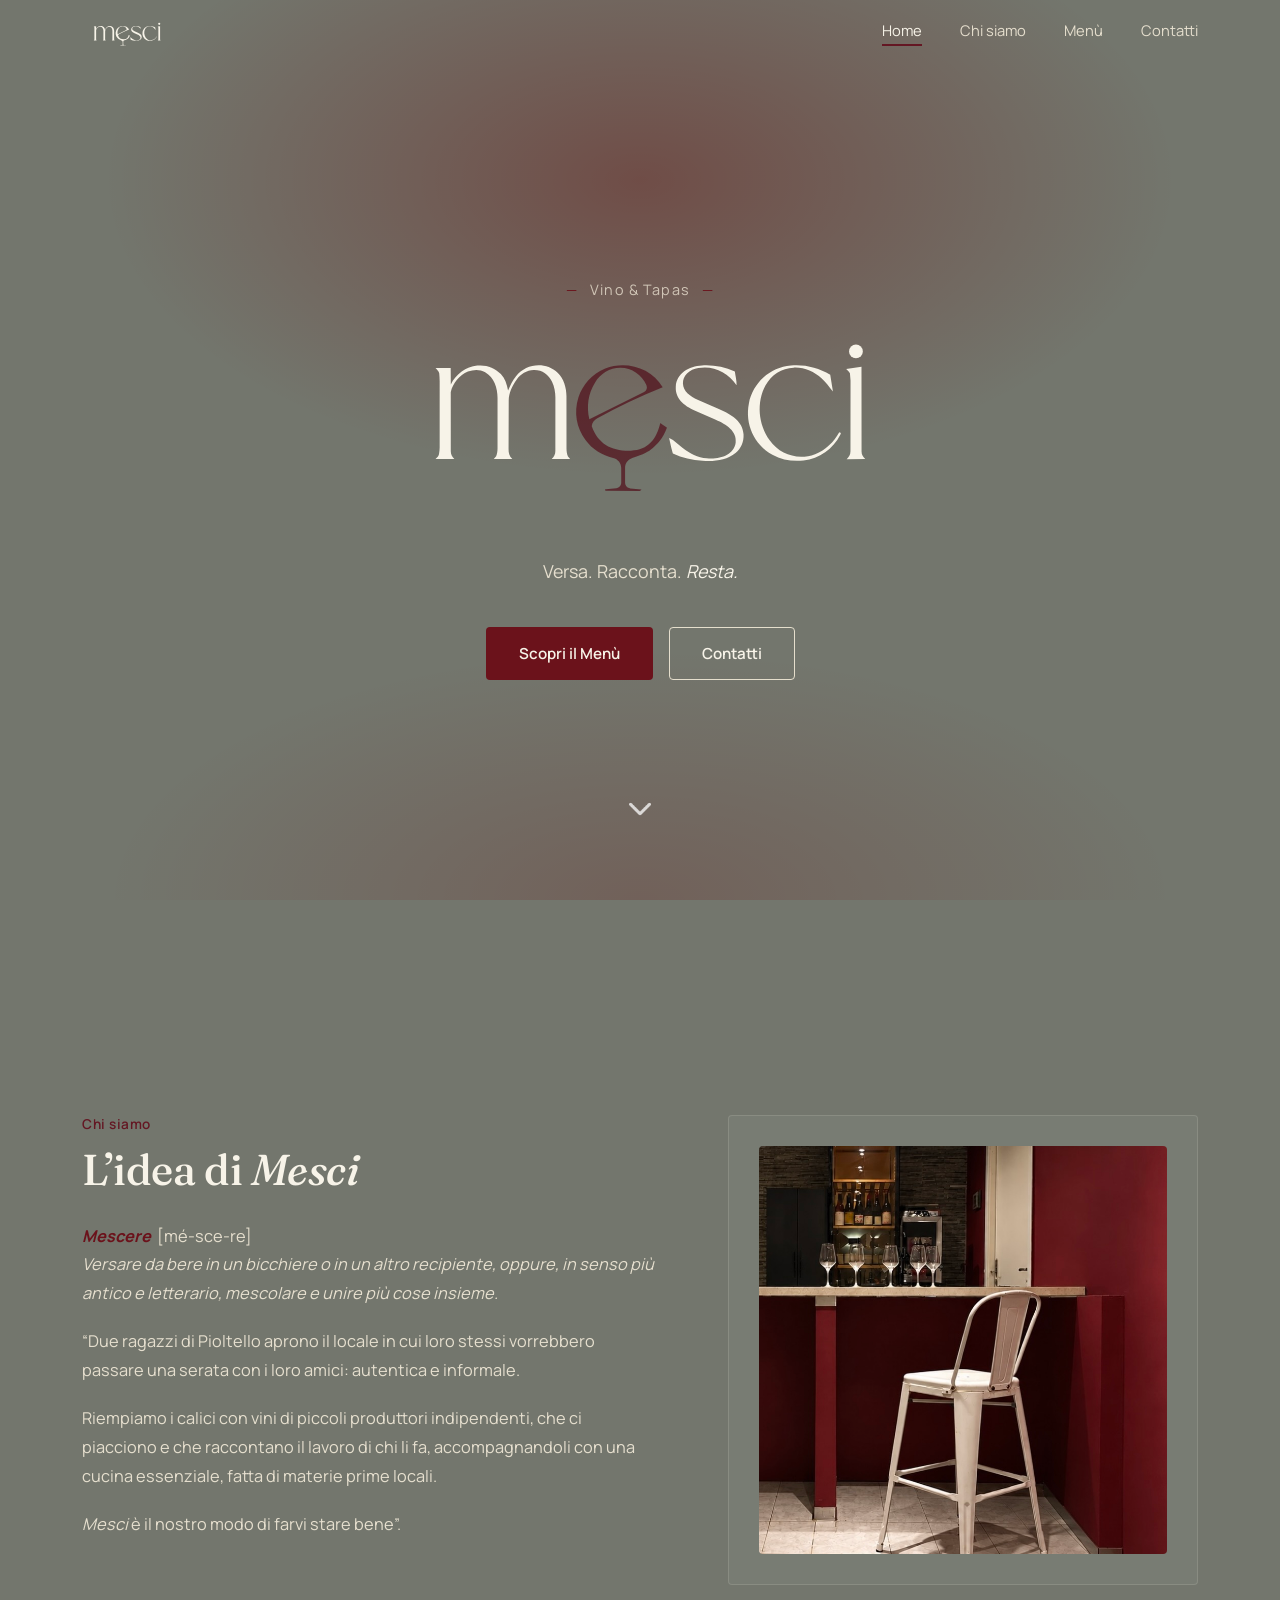
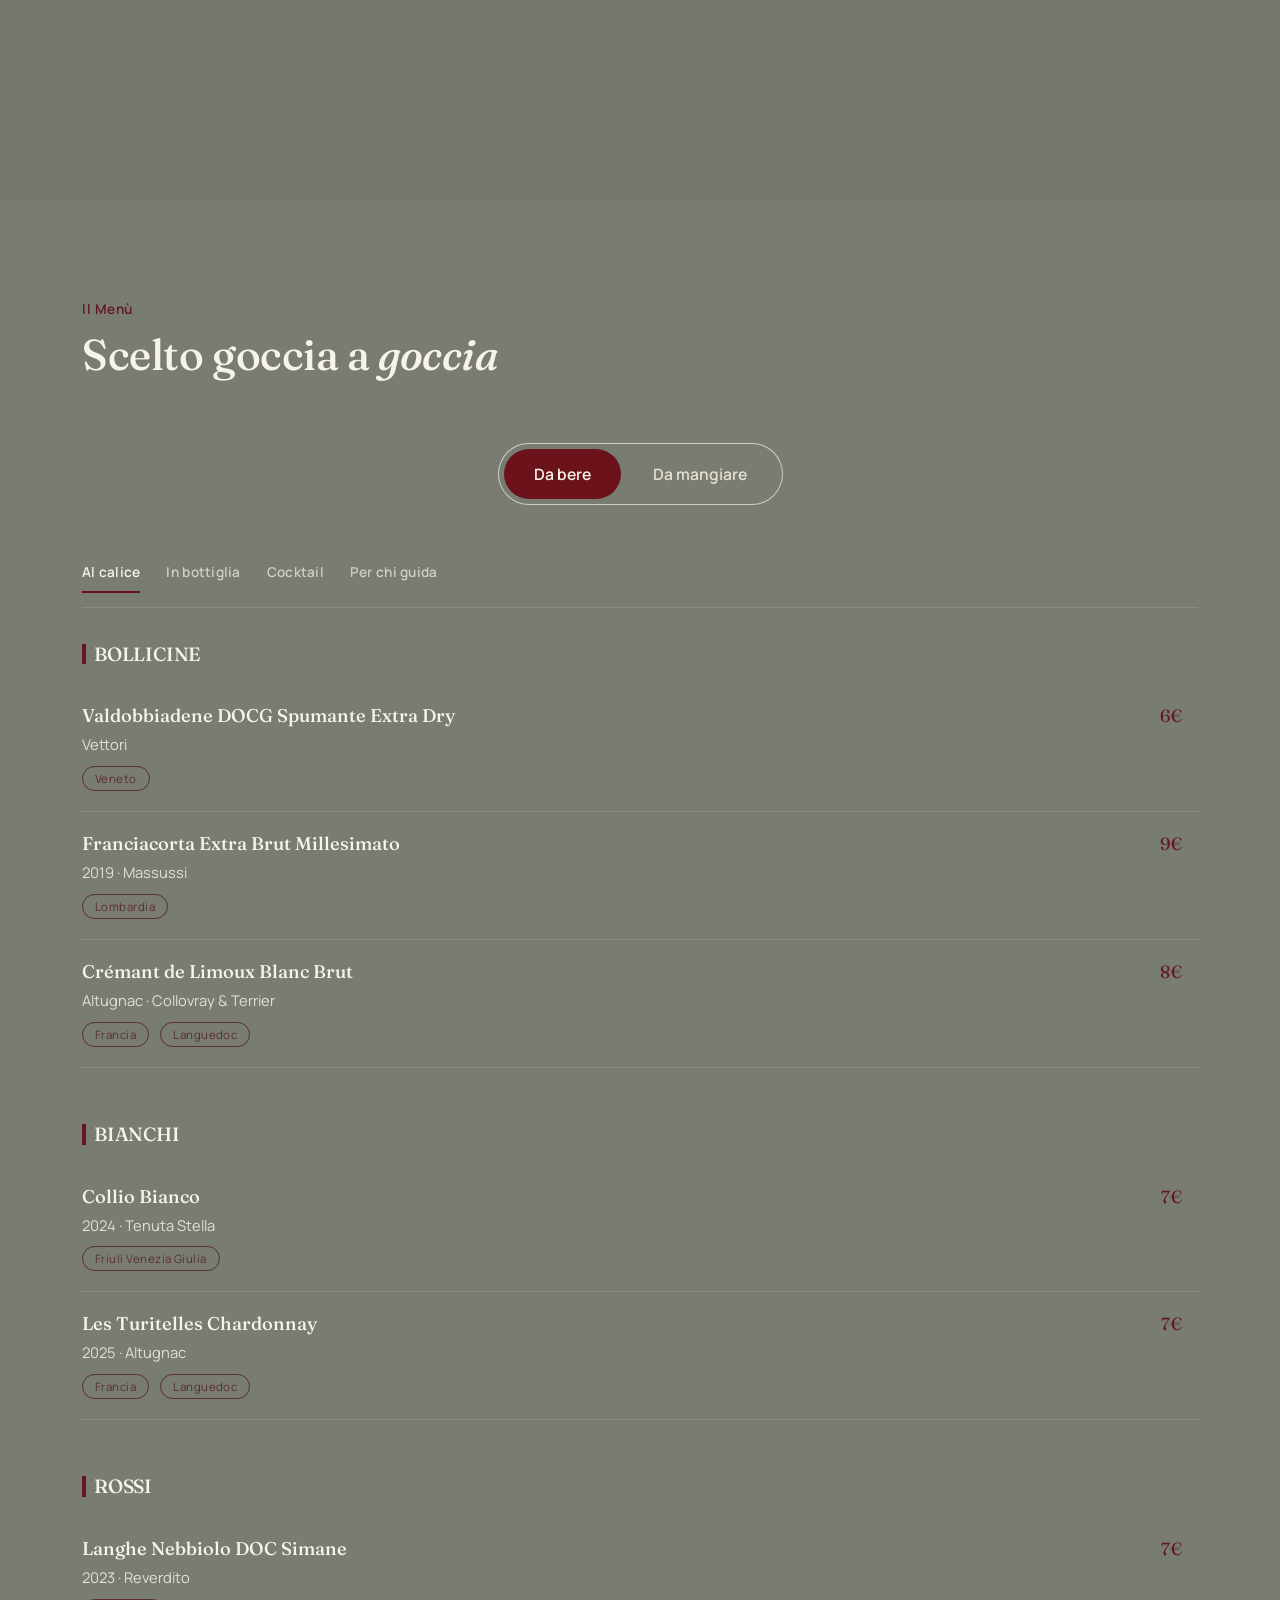
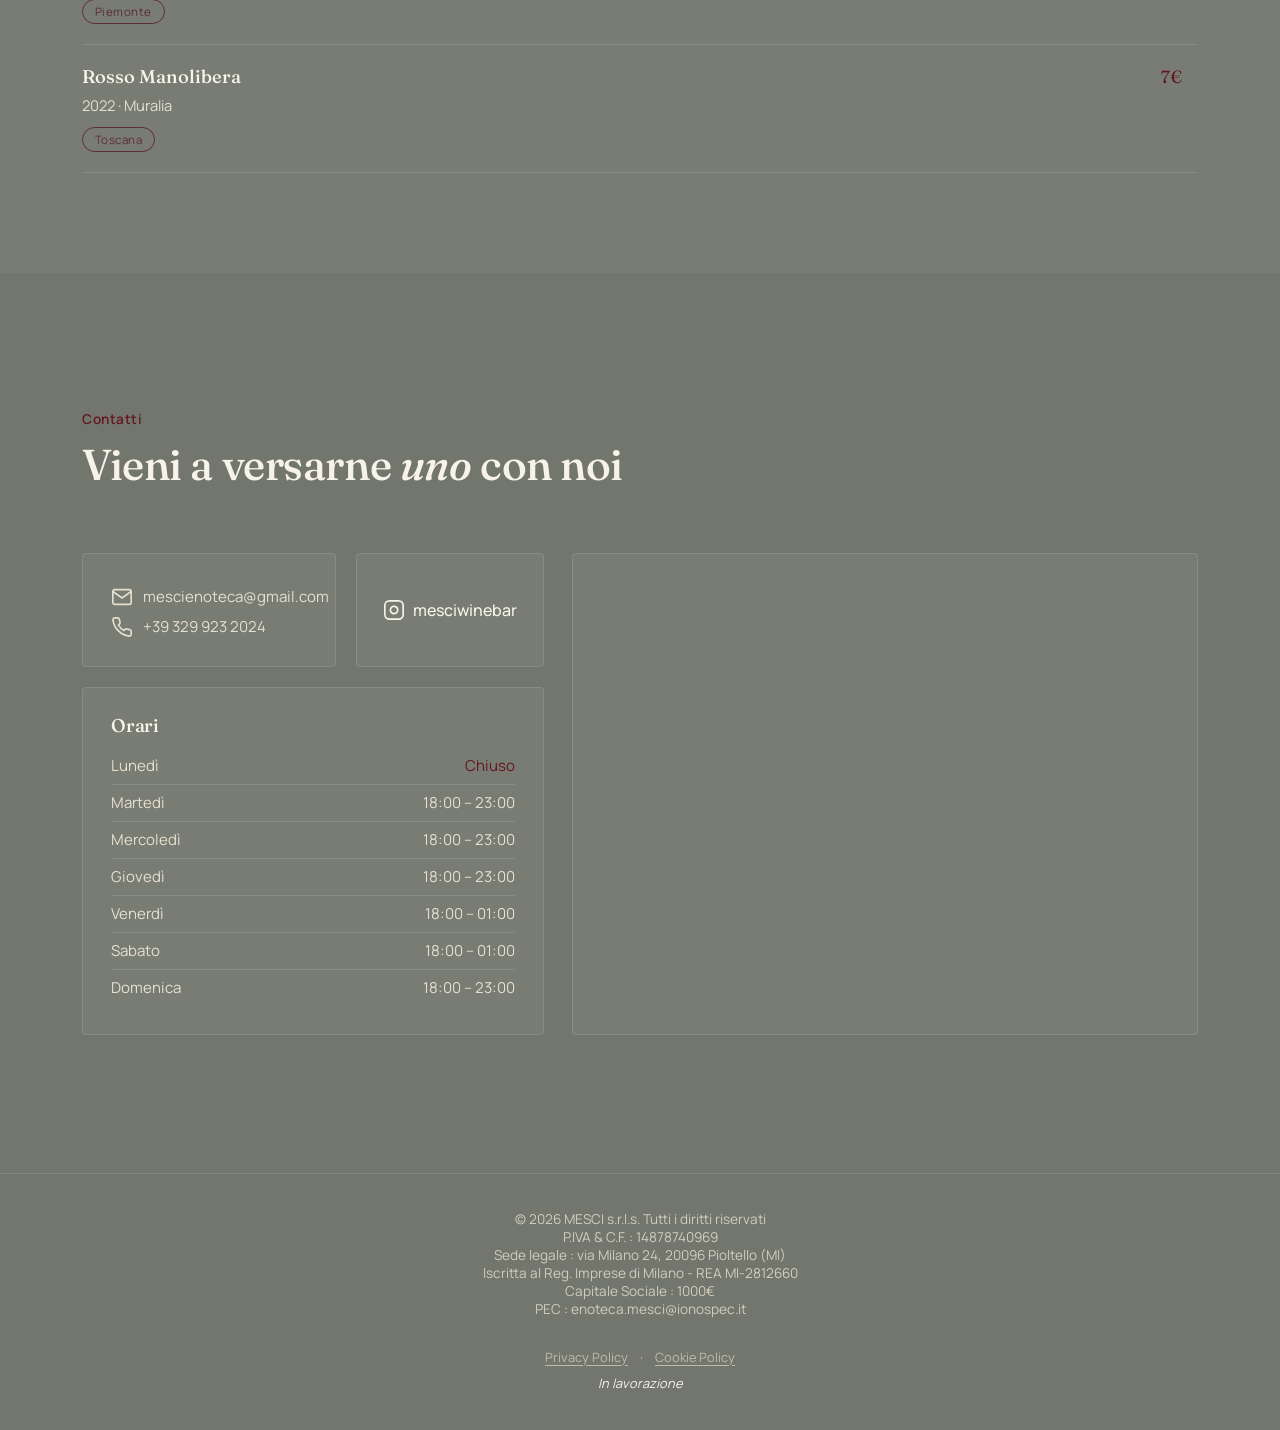
==== commit 7730f129: "Update closing times for Friday and Saturday" ====
--- a/index.html
+++ b/index.html
@@ -22,11 +22,7 @@
   <meta property="og:description" content="Vino &amp; Tapas">
   <meta property="og:image" content="https://www.mesci.it/images/og.jpg">
   <meta property="og:url" content="https://www.mesci.it/">
-  <link rel="preconnect" href="https://fonts.googleapis.com">
-  <link rel="preconnect" href="https://fonts.gstatic.com" crossorigin>
-  <link
-    href="https://fonts.googleapis.com/css2?family=Fraunces:ital,opsz,wght@0,9..144,300;0,9..144,500;0,9..144,600;1,9..144,500&family=Manrope:wght@400;500;600;700&display=swap"
-    rel="stylesheet">
+  <link rel="stylesheet" href="fonts/fonts.css">
   <link rel="stylesheet" href="style.css">
 </head>
 
@@ -1164,8 +1160,8 @@
             <div class="row"><span>Martedì</span><span>18:00 – 23:00</span></div>
             <div class="row"><span>Mercoledì</span><span>18:00 – 23:00</span></div>
             <div class="row"><span>Giovedì</span><span>18:00 – 23:00</span></div>
-            <div class="row"><span>Venerdì</span><span>18:00 – 24:00</span></div>
-            <div class="row"><span>Sabato</span><span>18:00 – 24:00</span></div>
+            <div class="row"><span>Venerdì</span><span>18:00 – 01:00</span></div>
+            <div class="row"><span>Sabato</span><span>18:00 – 01:00</span></div>
             <div class="row"><span>Domenica</span><span>18:00 – 23:00</span></div>
           </div>
         </div>
@@ -1193,7 +1189,7 @@
     <p></p>
 
      <nav class="footer-legal" aria-label="Informazioni legali">
-    <a>Privacy Policy</a>
+    <a >Privacy Policy</a>
     <span aria-hidden="true">·</span>
     <a>Cookie Policy</a>
     <p><em>In lavorazione</em></p>
--- a/fonts/fonts.css
+++ b/fonts/fonts.css
@@ -0,0 +1,27 @@
+/* Font ospitati sul sito (nessun collegamento a Google).
+   Vanno copiati in questa stessa cartella con questi nomi esatti:
+   Fraunces.ttf · Fraunces-Italic.ttf · Manrope.ttf */
+
+@font-face {
+  font-family: 'Fraunces';
+  src: url('Fraunces.ttf') format('truetype');
+  font-weight: 100 900;
+  font-style: normal;
+  font-display: swap;
+}
+
+@font-face {
+  font-family: 'Fraunces';
+  src: url('Fraunces-Italic.ttf') format('truetype');
+  font-weight: 100 900;
+  font-style: italic;
+  font-display: swap;
+}
+
+@font-face {
+  font-family: 'Manrope';
+  src: url('Manrope.ttf') format('truetype');
+  font-weight: 200 800;
+  font-style: normal;
+  font-display: swap;
+}
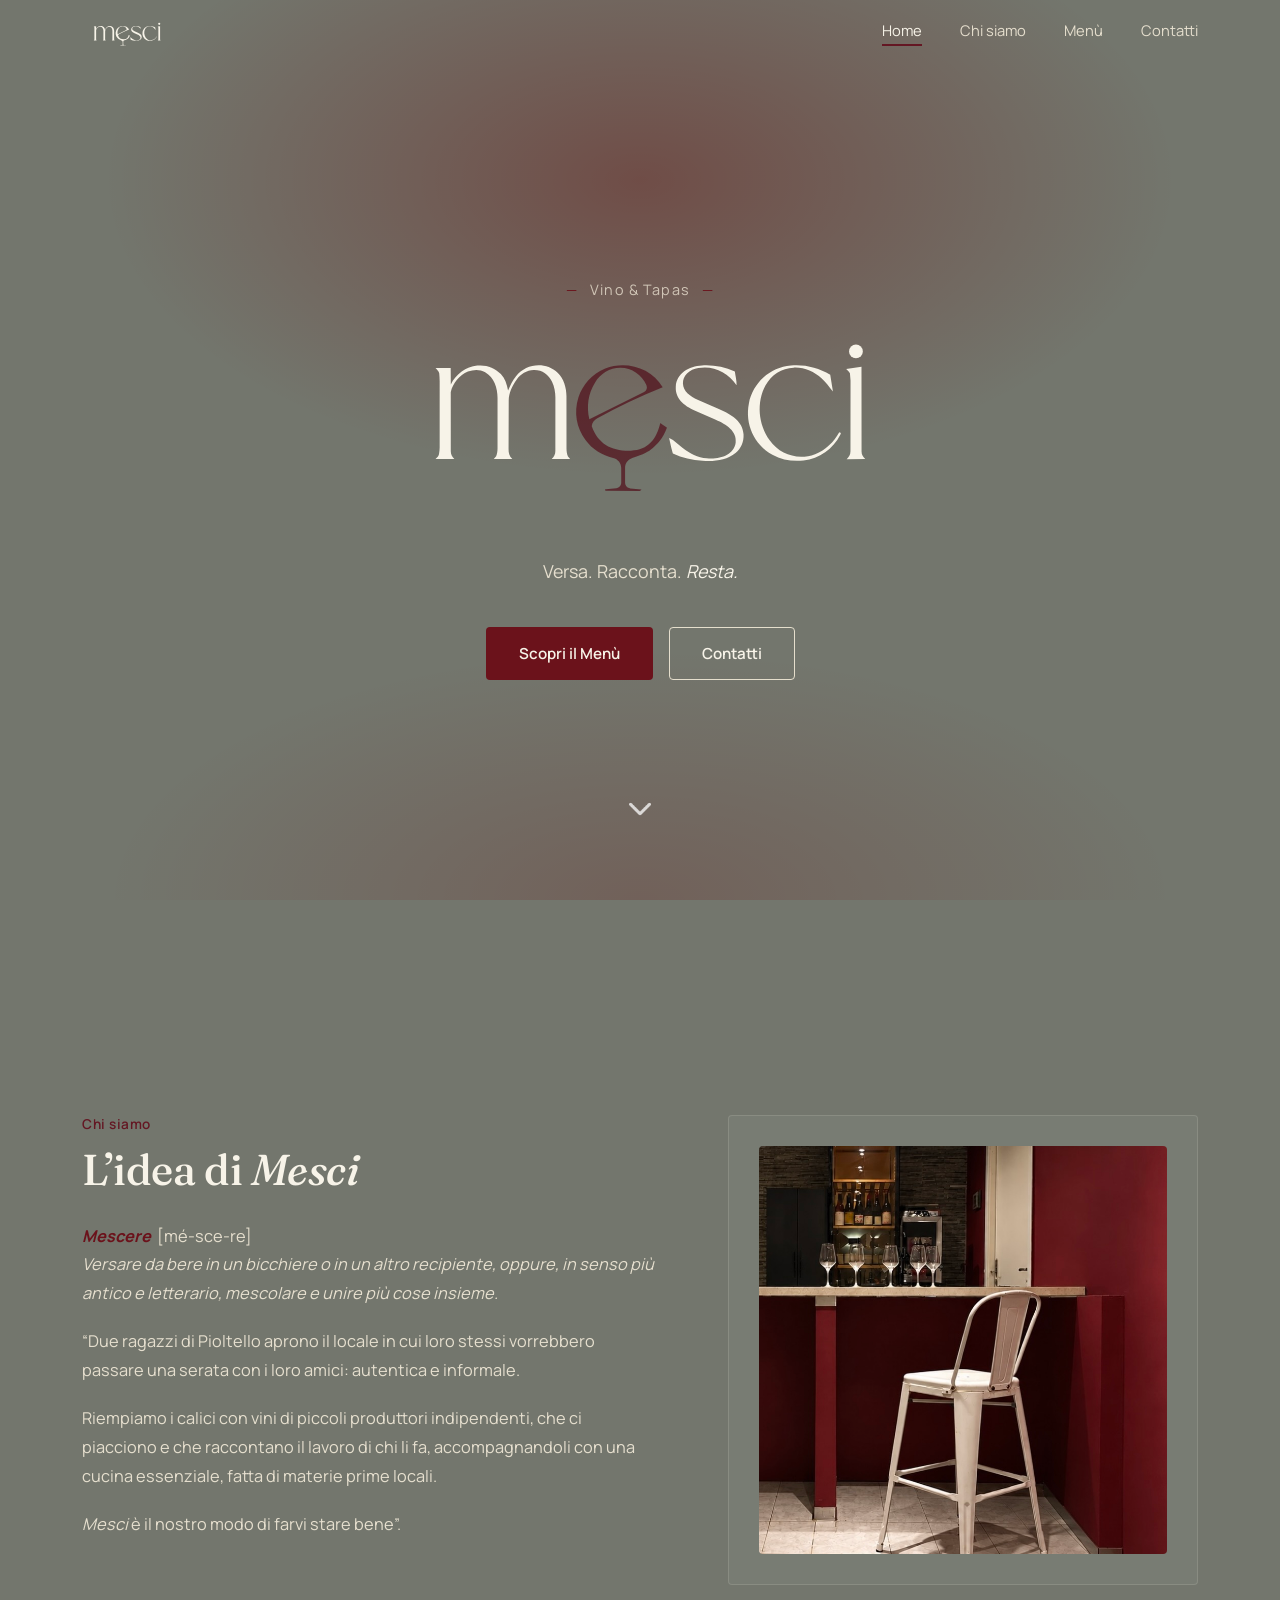
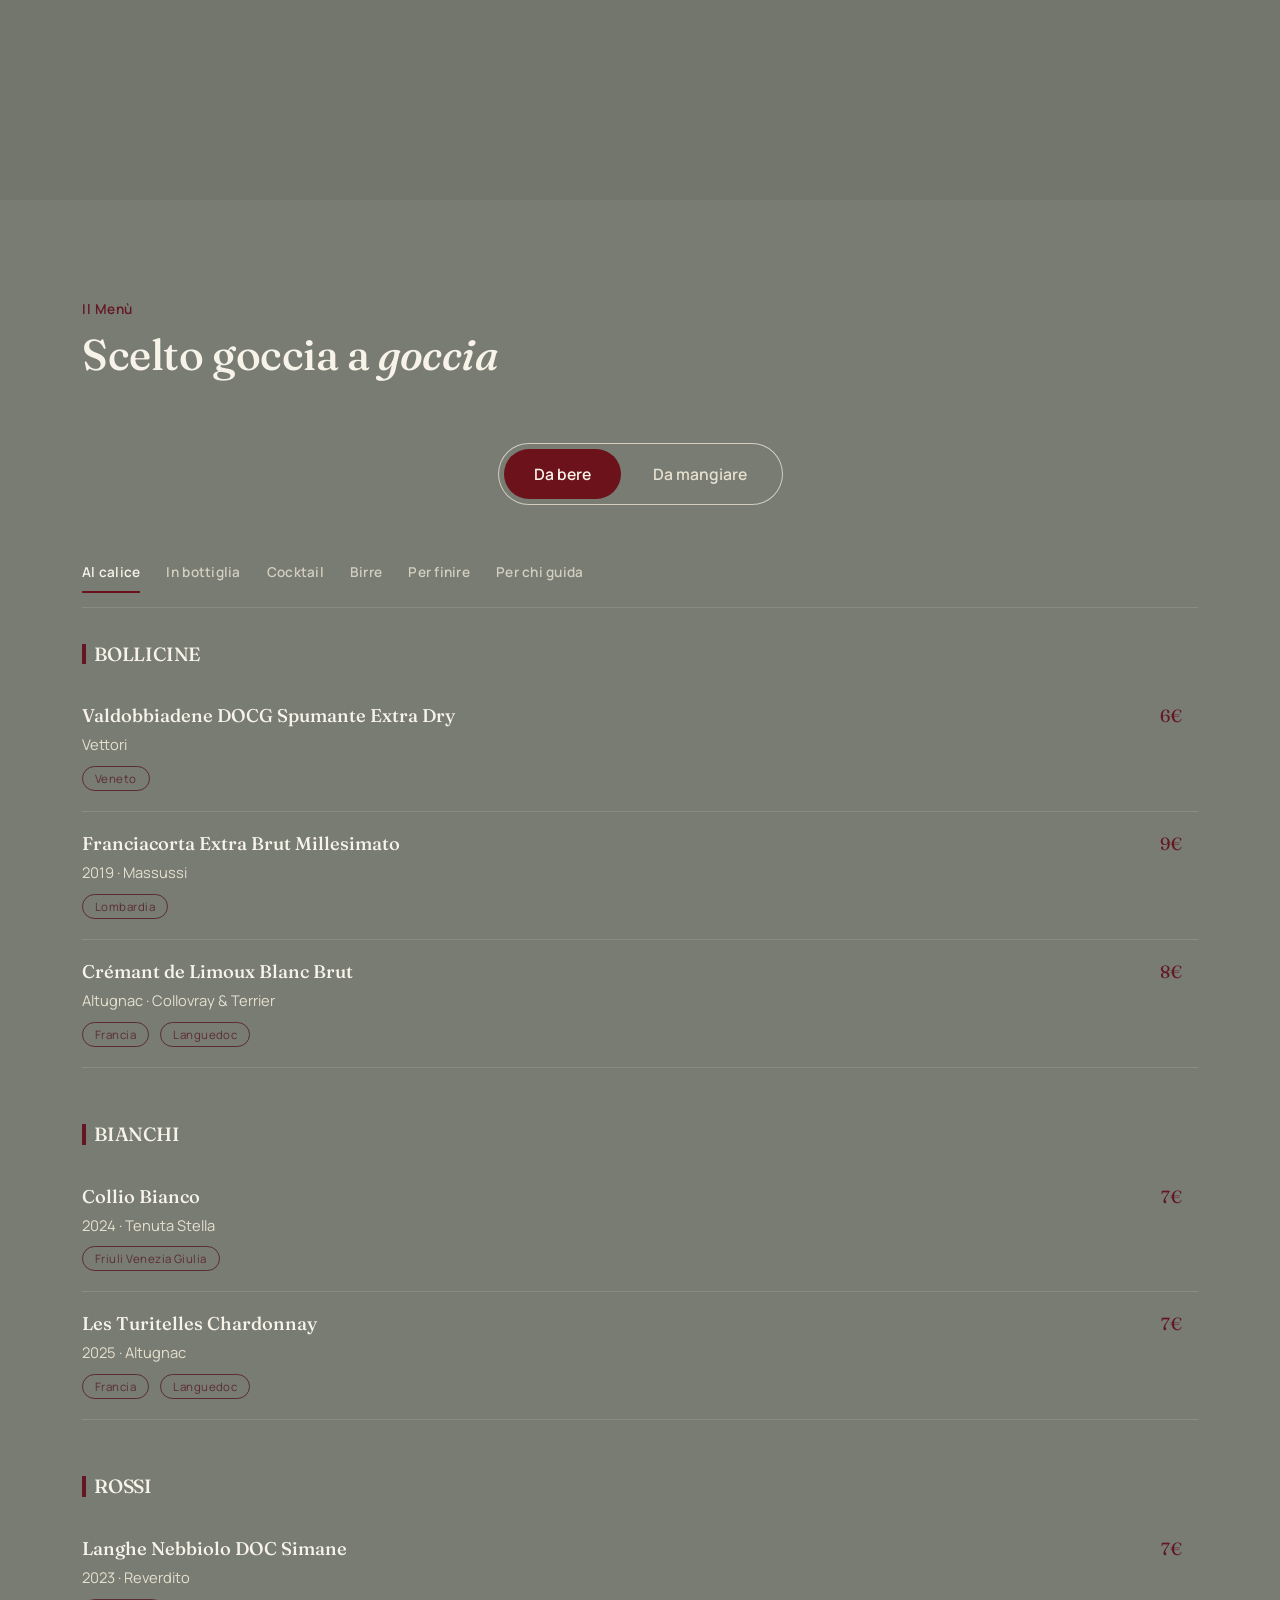
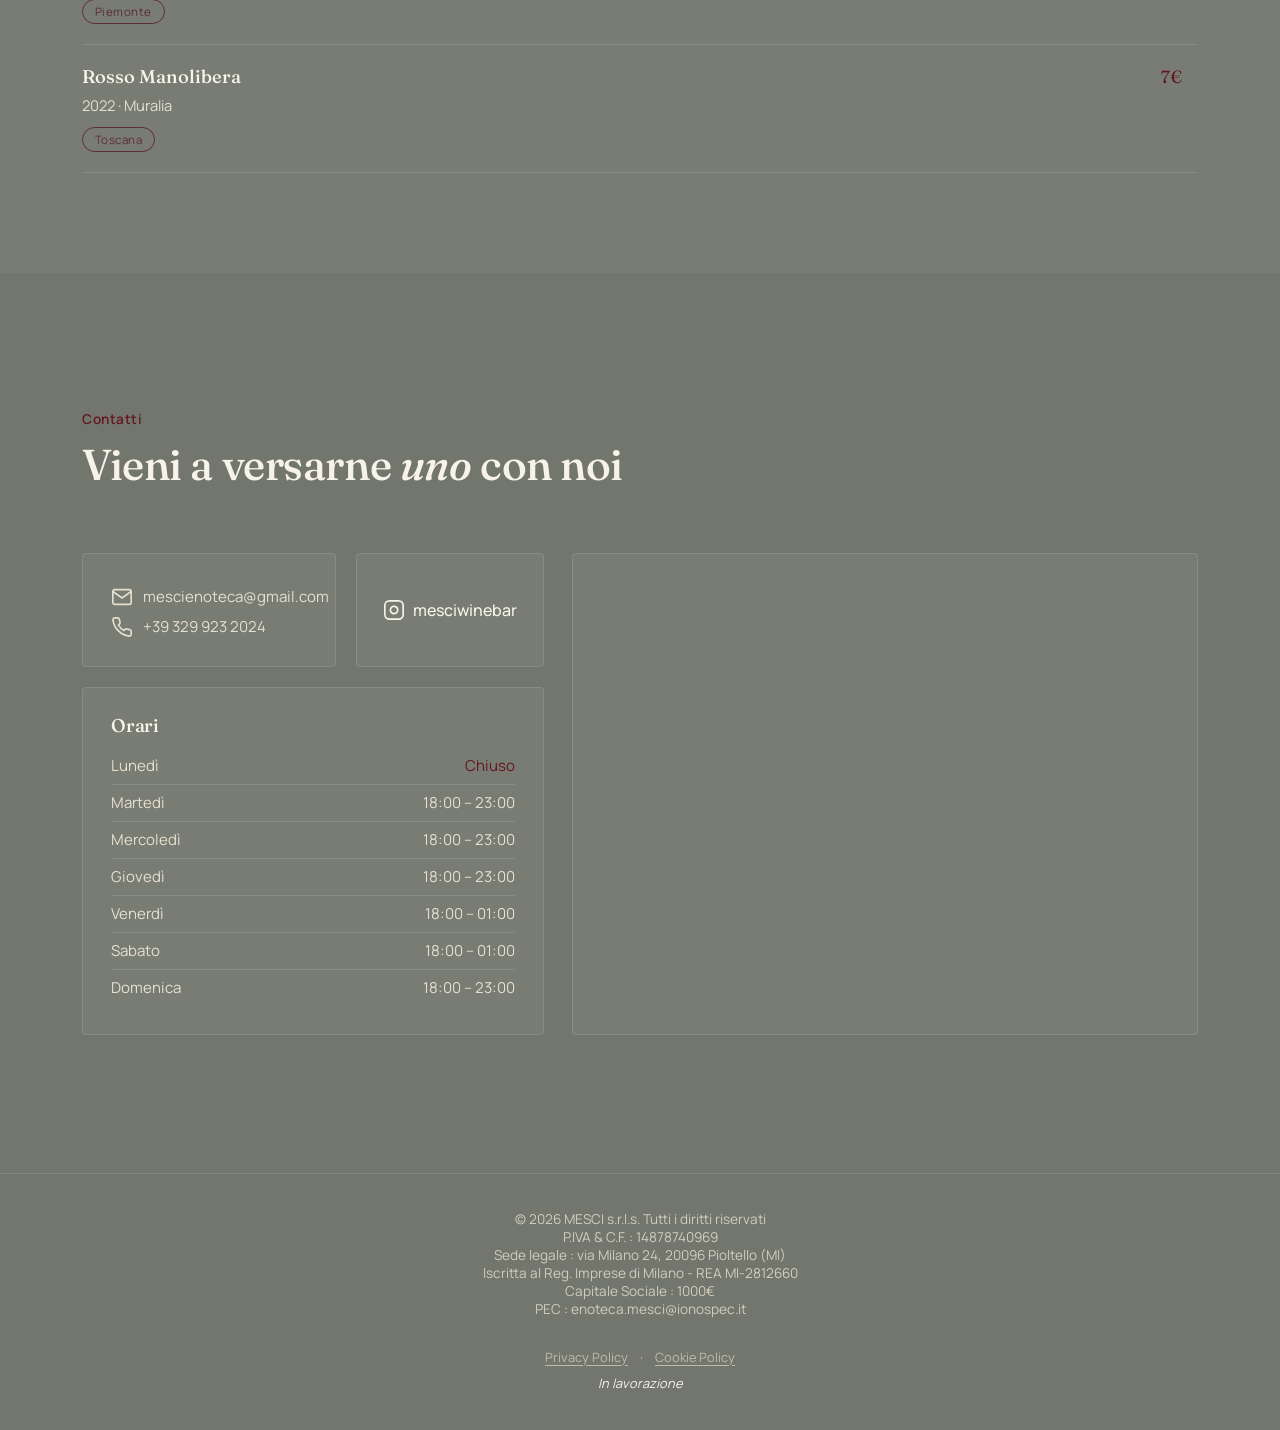
==== commit 66bed652: "Nuovo menù" ====
--- a/index.html
+++ b/index.html
@@ -6,10 +6,10 @@
   <meta name="viewport" content="width=device-width, initial-scale=1, viewport-fit=cover">
   <title>MESCI — Wine Bar</title>
   <link rel="canonical" href="https://www.mesci.it/">
-  <link rel="icon" type="image/png" href="favicon-96x96.png" sizes="96x96">
-  <link rel="icon" type="image/svg+xml" href="favicon.svg">
-  <link rel="shortcut icon" href="favicon.ico">
-  <link rel="apple-touch-icon" sizes="180x180" href="apple-touch-icon.png">
+  <link rel="icon" type="image/png" href="assets/icons/favicon-96x96.png" sizes="96x96">
+  <link rel="icon" type="image/svg+xml" href="assets/icons/favicon.svg">
+  <link rel="shortcut icon" href="assets/icons/favicon.ico">
+  <link rel="apple-touch-icon" sizes="180x180" href="assets/icons/apple-touch-icon.png">
   <meta name="apple-mobile-web-app-title" content="Mesci">
 
   <link rel="manifest" href="site.webmanifest">
@@ -20,10 +20,10 @@
   <meta property="og:locale" content="it_IT">
   <meta property="og:title" content="MESCI — Wine Bar">
   <meta property="og:description" content="Vino &amp; Tapas">
-  <meta property="og:image" content="https://www.mesci.it/images/og.jpg">
+  <meta property="og:image" content="https://www.mesci.it/assets/images/og.jpg">
   <meta property="og:url" content="https://www.mesci.it/">
-  <link rel="stylesheet" href="fonts/fonts.css">
-  <link rel="stylesheet" href="style.css">
+  <link rel="stylesheet" href="assets/fonts/fonts.css">
+  <link rel="stylesheet" href="assets/css/style.css">
 </head>
 
 <body>
@@ -89,7 +89,7 @@
       <a href="#dove-siamo" class="btn btn-outline">Contatti</a>
     </div>
     <a class="scroll-cue" href="#chi-siamo">
-      <img src="images/arrow-down-sign-to-navigate.png" alt="">
+      <img src="assets/images/arrow-down-sign-to-navigate.png" alt="">
     </a>
   </section>
 
@@ -115,7 +115,7 @@
 
         </div>
         <div class="pour-art">
-          <img src="images/about2.jpg" alt="">
+          <img src="assets/images/about2.jpg" alt="">
         </div>
       </div>
     </div>
@@ -150,6 +150,8 @@
             <button class="level2-btn active" data-sub="vini" role="tab" aria-selected="true">Al calice</button>
             <button class="level2-btn" data-sub="bottiglia" role="tab" aria-selected="false">In bottiglia</button>
             <button class="level2-btn" data-sub="cocktail" role="tab" aria-selected="false">Cocktail</button>
+            <button class="level2-btn" data-sub="birre" role="tab" aria-selected="false">Birre</button>
+            <button class="level2-btn" data-sub="finire" role="tab" aria-selected="false">Per finire</button>
             <button class="level2-btn" data-sub="analcolici" role="tab" aria-selected="false">Per chi guida</button>
           </div>
 
@@ -605,6 +607,15 @@
 
               <div class="dish">
                 <div class="dish-top">
+                  <h4>Hugo Spritz</h4>
+                  <span class="price">7€</span>
+                </div>
+                <p>Prosecco · Sciroppo di sambuco · Soda</p>
+
+              </div>
+
+              <div class="dish">
+                <div class="dish-top">
                   <h4>Negroni</h4>
                   <span class="price">7€</span>
                 </div>
@@ -657,9 +668,99 @@
 
               </div>
 
+              <div class="dish">
+                <div class="dish-top">
+                  <h4>Yolo Mule</h4>
+                  <span class="price">8€</span>
+                </div>
+                <p>Succo di zenzero e mela · Vodka · Limonata · Triple Sec</p>
+              </div>
+
             </div>
 
           </div>
+
+          <!-- ═════════════════════════════════════
+             BIRRE
+        ═════════════════════════════════════ -->
+          <div class="sub-panel" id="sub-birre">
+
+            <div class="menu-cat">
+
+
+              <div class="dish">
+                <div class="dish-top">
+                  <h4>Una qualsiasi</h4>
+                  <span class="price">5€</span>
+                </div>
+                <p>Gorgonziner · 33cl</p>
+                <span class="tag-chip">Pils</span>
+              </div>
+
+              <div class="dish">
+                <div class="dish-top">
+                  <h4>L'inaffidabile IPA</h4>
+                  <span class="price">5,5€</span>
+                </div>
+                <p>Gorgonziner · 33cl</p>
+                <span class="tag-chip">IPA</span>
+              </div>
+
+              <div class="dish">
+                <div class="dish-top">
+                  <h4>Smoke Under Water</h4>
+                  <span class="price">5,5€</span>
+                </div>
+                <p>Gorgonziner · 33cl</p>
+                <span class="tag-chip">Smoked Porter</span>
+              </div>
+
+              
+
+              
+
+            </div>
+
+          </div>
+
+          <!-- ═════════════════════════════════════
+             PER FINIRE
+        ═════════════════════════════════════ -->
+          <div class="sub-panel" id="sub-finire">
+
+            <div class="menu-cat">
+
+              
+
+              <div class="dish">
+                <div class="dish-top">
+                  <h4>Caffè</h4>
+                  <span class="price">1€</span>
+                </div>
+                <p> &ensp; </p>
+                
+              </div>
+
+              <div class="dish">
+                <div class="dish-top">
+                  <h4>Amari</h4>
+                  <span class="price">4€</span>
+                </div>
+                <p>Amaro Del Capo · Di Saronno · Montenegro </p>
+              
+              </div>
+
+            
+                
+              </div>
+
+              
+
+              
+
+            </div>
+
+        
 
 
           <!-- ═════════════════════════════════════
@@ -677,10 +778,18 @@
 
               <div class="dish">
                 <div class="dish-top">
-                  <h4>Analcolico della casa</h4>
-                  <span class="price">Da 7€</span>
-                </div>
-                <p> &ensp; </p>
+                  <h4>Virgin Picci</h4>
+                  <span class="price">7€</span>
+                </div>
+                <p>Cetriolo pestato · Lime · Triple Sec</p>
+              </div>
+
+              <div class="dish">
+                <div class="dish-top">
+                  <h4>Virgin Yolo Mule</h4>
+                  <span class="price">7€</span>
+                </div>
+                <p>Succo di zenzero e mela · Limonata · Triple Sec</p>
               </div>
 
               <div class="dish">
@@ -689,6 +798,14 @@
                   <span class="price">3€</span>
                 </div>
                 <p> Coca Cola (Zero) · Fanta · Fuze Tea (Pesca/Limone)</p>
+              </div>
+
+              <div class="dish">
+                <div class="dish-top">
+                  <h4>Red Bull</h4>
+                  <span class="price">3,5€</span>
+                </div>
+                <p> &ensp; </p>
               </div>
 
               <div class="dish">
@@ -742,37 +859,25 @@
 
                 <div class="allergen-list">
                   <span class="allergen-icon" aria-label="Uova" data-allergen="Uova">
-                    <img src="images/allergens/eggs.png" alt="">
+                    <img src="assets/images/allergens/eggs.png" alt="">
                   </span>
                   <span class="allergen-icon" aria-label="Glutine" data-allergen="Glutine">
-                    <img src="images/allergens/gluten.png" alt="">
+                    <img src="assets/images/allergens/gluten.png" alt="">
                   </span>
                   <span class="allergen-icon" aria-label="Vegetariano" data-allergen="Vegetariano">
-                    <img src="images/allergens/plant-based.png" alt="">
-                  </span>
-
-
-                </div>
-
-              </div>
-
-
-              <div class="dish">
-
-                <div class="dish-top">
-                  <h4>Serranito</h4>
-                  <span class="price">6€</span>
-                </div>
-
-                <p>Panino con lonza di maiale, jamón e friggitelli</p>
-                <div class="allergen-list">
-                  <span class="allergen-icon" aria-label="Glutine" data-allergen="Glutine">
-                    <img src="images/allergens/gluten.png" alt="">
-                  </span>
-
-
-                </div>
-              </div>
+                    <img src="assets/images/allergens/plant-based.png" alt="">
+                  </span>
+
+
+                </div>
+
+              </div>
+
+
+
+
+
+              
 
 
               <div class="dish">
@@ -785,7 +890,7 @@
                 <p>Polpo, patate, cristalli di sale e paprika affumicata</p>
                 <div class="allergen-list">
                   <span class="allergen-icon" aria-label="Molluschi" data-allergen="Molluschi">
-                    <img src="images/allergens/molluscs.png" alt="">
+                    <img src="assets/images/allergens/molluscs.png" alt="">
                   </span>
 
 
@@ -803,11 +908,11 @@
                 <p>Accompagnate da pane rustico</p>
                 <div class="allergen-list">
                   <span class="allergen-icon" aria-label="Glutine" data-allergen="Glutine">
-                    <img src="images/allergens/gluten.png" alt="">
+                    <img src="assets/images/allergens/gluten.png" alt="">
                   </span>
 
                   <span class="allergen-icon" aria-label="Latte" data-allergen="Latte">
-                    <img src="images/allergens/milk.png" alt="">
+                    <img src="assets/images/allergens/milk.png" alt="">
                   </span>
                 </div>
               </div>
@@ -824,10 +929,10 @@
                 <div class="allergen-list">
 
                   <span class="allergen-icon" aria-label="Latte" data-allergen="Latte">
-                    <img src="images/allergens/milk.png" alt="">
+                    <img src="assets/images/allergens/milk.png" alt="">
                   </span>
                   <span class="allergen-icon" aria-label="Vegetariano" data-allergen="Vegetariano">
-                    <img src="images/allergens/plant-based.png" alt="">
+                    <img src="assets/images/allergens/plant-based.png" alt="">
                   </span>
                 </div>
 
@@ -844,10 +949,10 @@
                 <p>Dall'orto di Corbari, con cotture e preparazioni variabili in base alla disponibilità</p>
                 <div class="allergen-list">
                   <span class="allergen-icon" aria-label="Glutine" data-allergen="Glutine">
-                    <img src="images/allergens/gluten.png" alt="">
+                    <img src="assets/images/allergens/gluten.png" alt="">
                   </span>
                   <span class="allergen-icon" aria-label="Vegetariano" data-allergen="Vegetariano">
-                    <img src="images/allergens/plant-based.png" alt="">
+                    <img src="assets/images/allergens/plant-based.png" alt="">
                   </span>
 
 
@@ -864,14 +969,14 @@
                 <p>Prosciutto cotto, formaggio, maionese</p>
                 <div class="allergen-list">
                   <span class="allergen-icon" aria-label="Glutine" data-allergen="Glutine">
-                    <img src="images/allergens/gluten.png" alt="">
+                    <img src="assets/images/allergens/gluten.png" alt="">
                   </span>
 
                   <span class="allergen-icon" aria-label="Latte" data-allergen="Latte">
-                    <img src="images/allergens/milk.png" alt="">
+                    <img src="assets/images/allergens/milk.png" alt="">
                   </span>
                   <span class="allergen-icon" aria-label="Uova" data-allergen="Uova">
-                    <img src="images/allergens/eggs.png" alt="">
+                    <img src="assets/images/allergens/eggs.png" alt="">
                   </span>
                 </div>
               </div>
@@ -905,10 +1010,10 @@
                 <p>Pane e pomodoro</p>
                 <div class="allergen-list">
                   <span class="allergen-icon" aria-label="Glutine" data-allergen="Glutine">
-                    <img src="images/allergens/gluten.png" alt="">
+                    <img src="assets/images/allergens/gluten.png" alt="">
                   </span>
                   <span class="allergen-icon" aria-label="Vegetariano" data-allergen="Vegetariano">
-                    <img src="images/allergens/plant-based.png" alt="">
+                    <img src="assets/images/allergens/plant-based.png" alt="">
                   </span>
 
 
@@ -924,15 +1029,15 @@
                 <p>Pane tostato, burro e acciughe del Cantabrico, zest di limone</p>
                 <div class="allergen-list">
                   <span class="allergen-icon" aria-label="Glutine" data-allergen="Glutine">
-                    <img src="images/allergens/gluten.png" alt="">
+                    <img src="assets/images/allergens/gluten.png" alt="">
                   </span>
 
                   <span class="allergen-icon" aria-label="Latte" data-allergen="Latte">
-                    <img src="images/allergens/milk.png" alt="">
+                    <img src="assets/images/allergens/milk.png" alt="">
                   </span>
 
                   <span class="allergen-icon" aria-label="Pesce" data-allergen="Pesce">
-                    <img src="images/allergens/fish.png" alt="">
+                    <img src="assets/images/allergens/fish.png" alt="">
                   </span>
                 </div>
               </div>
@@ -948,7 +1053,7 @@
                 <p>Ingredienti variabili secondo stagionalità</p>
                 <div class="allergen-list">
                   <span class="allergen-icon" aria-label="Glutine" data-allergen="Glutine">
-                    <img src="images/allergens/gluten.png" alt="">
+                    <img src="assets/images/allergens/gluten.png" alt="">
                   </span>
 
                 </div>
@@ -965,10 +1070,10 @@
                 <p>Con nocciole tostate, senape in grani e timo</p>
                 <div class="allergen-list">
                   <span class="allergen-icon" aria-label="Senape" data-allergen="Senape">
-                    <img src="images/allergens/mustard.png" alt="">
+                    <img src="assets/images/allergens/mustard.png" alt="">
                   </span>
                   <span class="allergen-icon" aria-label="Frutta a guscio" data-allergen="Frutta a guscio">
-                    <img src="images/allergens/nut.png" alt="">
+                    <img src="assets/images/allergens/nut.png" alt="">
                   </span>
 
 
@@ -986,7 +1091,7 @@
                 <p>Selezione di prodotti locali</p>
                 <div class="allergen-list">
                   <span class="allergen-icon" aria-label="Latte" data-allergen="Latte">
-                    <img src="images/allergens/milk.png" alt="">
+                    <img src="assets/images/allergens/milk.png" alt="">
                   </span>
                 </div>
               </div>
@@ -1002,10 +1107,10 @@
                 <p>Con burrata e olive taggiasche</p>
                 <div class="allergen-list">
                   <span class="allergen-icon" aria-label="Latte" data-allergen="Latte">
-                    <img src="images/allergens/milk.png" alt="">
+                    <img src="assets/images/allergens/milk.png" alt="">
                   </span>
                   <span class="allergen-icon" aria-label="Vegetariano" data-allergen="Vegetariano">
-                    <img src="images/allergens/plant-based.png" alt="">
+                    <img src="assets/images/allergens/plant-based.png" alt="">
                   </span>
 
                 </div>
@@ -1021,7 +1126,7 @@
                 <p>Accompagnato da pane rustico</p>
                 <div class="allergen-list">
                   <span class="allergen-icon" aria-label="Glutine" data-allergen="Glutine">
-                    <img src="images/allergens/gluten.png" alt="">
+                    <img src="assets/images/allergens/gluten.png" alt="">
                   </span>
 
                 </div>
@@ -1039,7 +1144,7 @@
                 <p>Pane rustico</p>
                 <div class="allergen-list">
                   <span class="allergen-icon" aria-label="Glutine" data-allergen="Glutine">
-                    <img src="images/allergens/gluten.png" alt="">
+                    <img src="assets/images/allergens/gluten.png" alt="">
                   </span>
                 </div>
               </div>
@@ -1068,7 +1173,7 @@
                   <p>Descrizione da inserire.</p>
                   <div class="allergen-list">
                     <span class="allergen-icon" aria-label="Glutine" data-allergen="Glutine">
-                      <img src="images/allergens/gluten.png" alt="">
+                      <img src="assets/images/allergens/gluten.png" alt="">
                     </span>
                   </div>
                 </div>
@@ -1200,7 +1305,7 @@
   
   </footer>
 
-  <script src="script.js"></script>
+  <script src="assets/js/script.js"></script>
 </body>
 
 </html>
--- a/assets/fonts/fonts.css
+++ b/assets/fonts/fonts.css
@@ -0,0 +1,27 @@
+/* Font ospitati sul sito (nessun collegamento a Google).
+   Vanno copiati in questa stessa cartella con questi nomi esatti:
+   Fraunces.ttf · Fraunces-Italic.ttf · Manrope.ttf */
+
+@font-face {
+  font-family: 'Fraunces';
+  src: url('Fraunces.ttf') format('truetype');
+  font-weight: 100 900;
+  font-style: normal;
+  font-display: swap;
+}
+
+@font-face {
+  font-family: 'Fraunces';
+  src: url('Fraunces-Italic.ttf') format('truetype');
+  font-weight: 100 900;
+  font-style: italic;
+  font-display: swap;
+}
+
+@font-face {
+  font-family: 'Manrope';
+  src: url('Manrope.ttf') format('truetype');
+  font-weight: 200 800;
+  font-style: normal;
+  font-display: swap;
+}
--- a/assets/css/style.css
+++ b/assets/css/style.css
@@ -0,0 +1,1172 @@
+:root {
+  --bg: #73766d;
+  --bg-soft: #787c73;
+  --line: rgba(242, 234, 216, 0.14);
+  --cream: #f7f3e8;
+  --cream-dim: rgba(242, 234, 216, 0.90);
+  --cream-faint: rgba(242, 234, 216, 0.75);
+  --wine: #6B121B;
+  --wine-dim: rgba(83, 19, 30, 0.75);
+  --wine-bright: #641723;
+  --radius: 4px;
+  /* --text: #928e47; */
+  --font-display: 'Fraunces', serif;
+  --header-h: 66px;
+}
+
+* {
+  box-sizing: border-box;
+  margin: 0;
+  padding: 0
+}
+
+html {
+  scroll-behavior: smooth;
+  scroll-padding-top: var(--header-h)
+}
+
+body {
+  background: var(--bg);
+  color: var(--cream);
+  font-family: 'Manrope', sans-serif;
+  -webkit-font-smoothing: antialiased;
+  padding-top: env(safe-area-inset-top, 0px);
+  overflow-x: hidden;
+}
+
+h1,
+h2,
+h3 {
+  font-family: var(--font-display);
+  font-weight: 500;
+  line-height: 1.08;
+  letter-spacing: -0.01em
+}
+
+em {
+  font-style: italic;
+  color: var(--cream)
+}
+
+a {
+  color: inherit;
+  text-decoration: none
+}
+
+img,
+svg {
+  max-width: 100%
+}
+
+/* ---- NAV ---- */
+header {
+  position: fixed;
+  top: 0;
+  left: 0;
+  right: 0;
+  z-index: 100;
+  padding-top: env(safe-area-inset-top, 0px);
+  transition: background .35s ease, border-color .35s ease;
+  border-bottom: 1px solid transparent;
+}
+
+header.scrolled {
+  background: var(--bg);
+  backdrop-filter: blur(10px);
+  border-color: var(--line)
+}
+
+nav {
+  display: flex;
+  align-items: center;
+  justify-content: space-between;
+  padding: 20px 32px;
+  max-width: 1180px;
+  margin: 0 auto
+}
+
+.brand {
+  display: flex;
+  align-items: center;
+  gap: 10px
+}
+
+.brand svg {
+  height: 26px;
+  width: auto;
+  color: var(--cream)
+}
+
+
+.navlinks {
+  display: flex;
+  gap: 38px;
+  font-size: 0.92rem
+}
+
+.navlinks a {
+  position: relative;
+  padding-bottom: 6px;
+  color: var(--cream-dim);
+  transition: color .25s
+}
+
+.navlinks a:hover {
+  color: var(--cream)
+}
+
+.navlinks a.active {
+  color: var(--cream)
+}
+
+.navlinks a.active::after {
+  content: '';
+  position: absolute;
+  left: 0;
+  right: 0;
+  bottom: 0;
+  height: 2px;
+  background: var(--wine-bright)
+}
+
+.burger {
+  display: none;
+  flex-direction: column;
+  gap: 5px;
+  background: none;
+  border: 0;
+  cursor: pointer;
+  padding: 4px
+}
+
+.burger span {
+  width: 22px;
+  height: 2px;
+  border-radius: 5px;
+  background: var(--cream)
+}
+
+
+/* ---- HERO ---- */
+.hero {
+  min-height: 100vh;
+  min-height: 100dvh;
+  display: flex;
+  flex-direction: column;
+  align-items: center;
+  justify-content: center;
+  text-align: center;
+  position: relative;
+  padding: 140px 24px 80px;
+  background:
+    radial-gradient(ellipse 70% 55% at 50% 20%, rgba(105, 0, 0, 0.35), transparent 60%),
+    radial-gradient(ellipse 60% 40% at 50% 100%, rgba(105, 0, 0, 0.18), transparent 70%),
+    var(--bg);
+}
+
+.hero .eyebrow {
+  color: var(--cream-faint);
+  font-size: 0.90rem;
+  letter-spacing: 0.08em;
+  margin-bottom: 28px
+}
+
+.hero .eyebrow::before,
+.hero .eyebrow::after {
+  content: '—';
+  margin: 0 12px;
+  color: var(--wine)
+}
+
+.logo-mark {
+  width: min(560px, 80vw);
+  color: var(--cream);
+  opacity: 0;
+  animation: riseIn 1.1s ease forwards .15s
+}
+
+
+
+@keyframes riseIn {
+  from {
+    opacity: 0;
+    transform: translateY(14px)
+  }
+
+  to {
+    opacity: 1;
+    transform: translateY(0)
+  }
+}
+
+
+.hero p.tag {
+  max-width: 560px;
+  margin: 34px auto 0;
+  font-size: 1.12rem;
+  line-height: 1.6;
+  color: var(--cream-dim)
+}
+
+.hero p.tag em {
+  color: var(--cream)
+}
+
+.hero-ctas {
+  display: flex;
+  gap: 16px;
+  margin-top: 42px;
+  flex-wrap: wrap;
+  justify-content: center
+}
+
+.btn {
+  padding: 15px 32px;
+  border-radius: var(--radius);
+  font-size: 0.95rem;
+  font-weight: 600;
+  cursor: pointer;
+  transition: transform .2s, background .2s, border-color .2s;
+  display: inline-flex;
+  align-items: center;
+  gap: 8px;
+  border: 1px solid transparent;
+}
+
+.btn:hover {
+  transform: translateY(-2px)
+}
+
+.btn-filled {
+  background: var(--wine);
+  color: var(--cream)
+}
+
+.btn-filled:hover {
+  background: var(--wine-bright)
+}
+
+.btn-outline {
+  border-color: var(--cream-dim);
+  color: var(--cream)
+}
+
+.btn-outline:hover {
+  border-color: var(--cream-faint)
+}
+
+.scroll-cue {
+  position: absolute;
+  bottom: 80px;
+  left: 50%;
+  transform: translateX(-50%);
+  color: var(--cream-faint);
+  animation: bob 2s ease-in-out infinite;
+  cursor: pointer;
+}
+
+
+
+.scroll-cue img {
+  display: block;
+  width: 22px;
+  height: auto;
+  filter: invert(1);
+  opacity: .75;
+}
+
+@keyframes bob {
+
+  0%,
+  100% {
+    transform: translate(-50%, 0)
+  }
+
+  50% {
+    transform: translate(-50%, 6px)
+  }
+}
+
+/* ---- SECTION GENERIC ---- */
+section {
+  min-height: 100dvh;
+  max-width: 100%;
+  padding: 100px 0;
+  align-content: center;
+}
+
+.wrap {
+  max-width: 1180px;
+  margin: 0 auto;
+  padding: 0 32px;
+  width: 100%
+}
+
+.section-head {
+  max-width: 640px;
+  margin-bottom: 64px;
+}
+
+.section-head .eyebrow {
+  color: var(--wine-bright);
+  font-size: 0.85rem;
+  letter-spacing: 0.04em;
+  margin-bottom: 14px;
+  font-weight: 600
+}
+
+.section-head h2 {
+  font-size: clamp(2rem, 4vw, 2.7rem)
+}
+
+
+/* ---- CHI SIAMO ---- */
+.about-grid {
+  display: grid;
+  grid-template-columns: 1.1fr 0.9fr;
+  gap: 72px;
+  align-items: start
+}
+
+.about-text p {
+  color: var(--cream-dim);
+  line-height: 1.75;
+  margin-bottom: 20px;
+  font-size: 1.02rem
+}
+
+.pour-art {
+
+  border: 1px solid var(--line);
+  border-radius: var(--radius);
+  background: var(--bg-soft);
+  overflow: hidden;
+  padding: 30px;
+}
+
+
+
+.pour-art img {
+  display: block;
+  width: 100%;
+  height: 100%;
+  object-fit: cover;
+  border-radius: var(--radius);
+  aspect-ratio: 1/1;
+  object-position: center 80%;
+}
+
+
+/* ---- MENU: livello 1 (Da Bere / Da Mangiare) ---- */
+.tabs {
+  display: flex;
+  width: max-content;
+  background: var(--bg-soft);
+  border: 1px solid var(--cream-faint);
+  border-radius: 999px;
+  padding: 5px;
+  margin: 0 auto 40px;
+  gap: 2px;
+  scroll-margin-top: 28px;
+}
+
+.tab-btn {
+  padding: 14px 30px;
+  border-radius: 999px;
+  border: 0;
+  background: none;
+  color: var(--cream-dim);
+  font-family: inherit;
+  font-size: 0.98rem;
+  font-weight: 600;
+  cursor: pointer;
+  transition: background .25s, color .25s;
+  white-space: nowrap
+}
+
+.tab-btn.active {
+  background: var(--wine);
+  color: var(--cream)
+}
+
+/* ---- MENU: livello 2 (sottocategorie), discreto e sticky ---- */
+.level2-tabs {
+  display: flex;
+  gap: 26px;
+  overflow-x: auto;
+  -webkit-overflow-scrolling: touch;
+  scrollbar-width: none;
+  position: sticky;
+  top: var(--header-h);
+  z-index: 20;
+  background: var(--bg-soft);
+  padding: 16px 0 14px;
+  margin-bottom: 36px;
+  border-bottom: 1px solid var(--line)
+}
+
+.level2-tabs::-webkit-scrollbar {
+  display: none
+}
+
+.level2-btn {
+  flex: 0 0 auto;
+  border: 0;
+  background: none;
+  color: var(--cream-faint);
+  font-family: inherit;
+  font-size: 0.85rem;
+  font-weight: 600;
+  letter-spacing: 0.02em;
+  padding: 2px 0 12px;
+  cursor: pointer;
+  position: relative;
+  transition: color .25s;
+  white-space: nowrap
+}
+
+.level2-btn.active {
+  color: var(--cream)
+}
+
+.level2-btn.active::after {
+  content: '';
+  position: absolute;
+  left: 0;
+  right: 0;
+  bottom: 0;
+  height: 2px;
+  background: var(--wine)
+}
+
+.menu-panel,
+.sub-panel {
+  display: none
+}
+
+.menu-panel.active,
+.sub-panel.active {
+  display: block
+}
+
+
+
+.menu-cat h3 {
+  font-size: 1.5rem;
+  margin-bottom: 4px;
+}
+
+
+
+.asporto {
+  justify-self: center;
+  text-align: center;
+  padding-bottom: 50px;
+  font-style: italic;
+  color: var(--wine);
+
+}
+
+
+
+.menu-cat .cat-note {
+  color: var(--wine);
+  font-size: 0.82rem;
+  margin-bottom: 28px
+}
+
+.dish {
+  padding: 20px 0;
+  border-bottom: 1px solid var(--line)
+}
+
+.dish:first-of-type {
+  padding-top: 0
+}
+
+.dish-top {
+  display: flex;
+  justify-content: space-between;
+  gap: 16px;
+  align-items: baseline
+}
+
+.dish-top h4 {
+  font-family: var(--font-display);
+  font-weight: 500;
+  font-size: 1.15rem
+}
+
+.dish-top .price {
+  color: var(--wine-bright);
+  font-family: var(--font-display);
+  font-size: 1.1rem;
+  white-space: nowrap;
+  padding-right: 1rem;
+}
+
+.dish p {
+  color: var(--cream-dim);
+  font-size: 0.92rem;
+  margin-top: 6px;
+  line-height: 1.55
+}
+
+.tag-chip {
+  display: inline-block;
+  margin-top: 10px;
+  margin-right: 8px;
+  font-size: 0.72rem;
+  letter-spacing: 0.04em;
+  color: var(--wine-dim);
+  border: 1px solid var(--wine-dim);
+  border-radius: 999px;
+  padding: 4px 12px
+}
+
+
+.back-to-categories {
+  display: none;
+  align-items: center;
+  gap: 8px;
+  color: var(--cream-dim);
+  background: none;
+  border: 0;
+  font-family: inherit;
+  font-size: 0.92rem;
+  font-weight: 600;
+  cursor: pointer;
+  margin-bottom: 6px;
+  padding: 0;
+  scroll-margin-top: 28px;
+}
+
+
+
+.back-to-categories:hover {
+  color: var(--cream)
+}
+
+
+
+
+/* ---- DOVE SIAMO ---- */
+.contact-grid {
+  display: grid;
+  grid-template-columns: 0.85fr 1.15fr;
+  gap: 28px;
+  align-items: start
+}
+
+.info-stack {
+  display: flex;
+  flex-direction: column;
+  gap: 20px
+}
+
+.info-card {
+  background: var(--bg-soft);
+  border: 1px solid var(--line);
+  border-radius: var(--radius);
+  padding: 28px
+}
+
+.info-card h3 {
+  font-size: 1.15rem;
+  margin-bottom: 12px
+}
+
+.info-card p,
+.info-card .row {
+  color: var(--cream-dim);
+  font-size: 0.94rem;
+  line-height: 1.6
+}
+
+.info-card .row {
+  display: flex;
+  justify-content: space-between;
+  padding: 6px 0;
+  border-bottom: 1px solid var(--line)
+}
+
+.info-card .row:last-child {
+  border-bottom: 0
+}
+
+.info-card .row .closed {
+  color: var(--wine-bright)
+}
+
+
+.contact-row-split {
+  display: grid;
+  grid-template-columns: 1fr 1fr;
+  gap: 20px;
+  align-items: stretch;
+}
+
+.contact-row-split > .info-card.social-box {
+  display: flex;
+  align-items: center;
+  justify-content: center;
+}
+
+.contact-row-split .info-card {
+  height: 100%;
+  box-sizing: border-box;
+}
+
+
+/* Stile per i link dei contatti cliccabili */
+.contact-links {
+  display: flex;
+  flex-direction: column;
+  gap: 8px;
+  margin-top: 4px;
+}
+
+.contact-links a {
+  color: var(--cream-dim);
+  transition: color 0.2s ease;
+}
+
+.contact-links a:hover {
+  color: var(--wine);
+}
+
+.social-link-clean {
+  display: inline-flex;
+  align-items: center;
+  justify-content: center;
+  gap: 8px;
+  color: var(--cream);
+  font-weight: 500;
+  transition: color 0.2s ease;
+}
+
+.social-link-clean:hover {
+  color: var(--wine-bright);
+  /* Diventa rosso bordeaux al passaggio del mouse */
+}
+
+/* Forza la dimensione dell'icona Instagram a 22px per evitare che esploda */
+.social-link-clean svg {
+  width: 22px !important;
+  height: 22px !important;
+  flex-shrink: 0;
+}
+
+/* Su smartphone, mettili uno sotto l'altro per non schiacciarli troppo */
+@media (max-width: 600px) {
+  .contact-row-split {
+    grid-template-columns: 1fr;
+  }
+   .contact-row-split > .info-card.social-box {
+    justify-content: flex-start;
+  }
+}
+
+.contact-item {
+  display: inline-flex;
+  align-items: center;
+  gap: 10px;
+  color: var(--cream-dim);
+  text-decoration: none;
+  transition: color 0.2s ease;
+  font-size: 0.94rem;
+}
+
+.contact-item:hover {
+  color: var(--cream);
+}
+
+/* Forza la dimensione delle icone mail e telefono a 18px */
+.contact-item svg {
+  width: 22px !important;
+  height: 22px !important;
+  flex-shrink: 0;
+  color: inherit;
+}
+
+
+
+
+
+.map-box {
+  background: var(--bg-soft);
+  border: 1px solid var(--line);
+  border-radius: var(--radius);
+  overflow: hidden;
+  position: relative;
+  width: 100%;
+  height: 100%;
+  min-height: 450px;
+}
+
+.map-box iframe {
+  width: 100%;
+  height: 100%;
+  display: block;
+  border: 0;
+  margin: 0;
+  padding: 30px;
+}
+
+
+
+.allergen-list {
+  display: flex;
+  align-items: center;
+  gap: 6px;
+  margin-top: 10px;
+}
+
+.allergen-icon {
+  position: relative;
+  width: 26px;
+  height: 26px;
+  display: inline-flex;
+  align-items: center;
+  justify-content: center;
+  color: var(--cream-dim);
+  border: 1px solid var(--line);
+  border-radius: 999px;
+  flex-shrink: 0;
+}
+
+
+/* Tooltip */
+.allergen-icon::after {
+  content: attr(data-allergen);
+  position: absolute;
+  left: 50%;
+  bottom: calc(100% - 2px);
+  transform: translateX(-50%) translateY(4px);
+
+  background: var(--wine-bright);
+  /* Errore corretto: prima era var(--soft) */
+  color: var(--cream);
+  border: 1px solid var(--wine);
+  border-radius: 6px;
+  box-shadow: 0 4px 12px rgba(0, 0, 0, 0.3);
+  /* Aggiunta ombra per leggibilità */
+
+  padding: 6px 10px;
+  font-size: 0.75rem;
+  font-weight: 600;
+  line-height: 1.2;
+  letter-spacing: 0.02em;
+  white-space: nowrap;
+
+  opacity: 0;
+  visibility: hidden;
+  pointer-events: none;
+
+  transition: opacity 0.2s ease, transform 0.2s ease;
+  z-index: 100;
+}
+
+
+.allergen-icon.show::after {
+  opacity: 1;
+  visibility: visible;
+  transform: translateX(-50%) translateY(-50%);
+}
+
+/* hover e tastiera solo dove c'è un mouse */
+@media (hover: hover) {
+  .allergen-icon:hover {
+    color: var(--cream);
+    border-color: var(--cream-dim);
+  }
+  .allergen-icon:hover::after,
+  .allergen-icon:focus-visible::after {
+    opacity: 1;
+    visibility: visible;
+    transform: translateX(-50%) translateY(-50%);
+  }
+}
+
+.tag-chip:hover {
+  color: var(--cream);
+  border-color: var(--cream-dim);
+}
+
+.wine-list {
+  display: flex;
+  flex-direction: column;
+  gap: 56px;
+}
+
+.wine-category {
+  width: 100%;
+}
+
+.wine-category h3 {
+  font-size: 1.2rem;
+  margin-bottom: 4px;
+  text-transform: uppercase;
+  border-left: 4px solid var(--wine-bright);
+  padding-left: 8px;
+}
+
+.wine-category .cat-note {
+  color: var(--cream-faint);
+  font-size: 0.82rem;
+  margin-bottom: 28px;
+  padding-bottom: 1.5rem;
+}
+
+.wine-category-dishes {
+  display: grid;
+  grid-template-columns: repeat(2, minmax(0, 1fr));
+  gap: 0 40px;
+}
+
+@media (max-width: 840px) {
+  .wine-category-dishes {
+    grid-template-columns: 1fr;
+  }
+}
+
+/* Spazio tra le sezioni (Bollicine / Bianchi / Rossi / Dolci) */
+.wine-list+.wine-list {
+  margin-top: 56px;
+}
+
+/* Riga vuota (es. Champagne senza produttore) non deve alterare l'altezza */
+.wine-category-dishes .dish p:empty {
+  display: none;
+}
+
+
+
+/* Desktop: i primi DUE vini (prima riga) partono entrambi senza padding sopra,
+   e l'ultima riga non ha la linea di chiusura */
+@media (min-width: 841px) {
+  .wine-category-dishes .dish:nth-child(2) {
+    padding-top: 0;
+  }
+
+
+}
+
+
+@media (max-width:840px) {
+  .navlinks {
+    display: none
+  }
+
+  .burger {
+    display: flex
+  }
+
+  .about-grid,
+  .contact-grid {
+    grid-template-columns: 1fr;
+    gap: 40px
+  }
+
+
+  section {
+    padding: 64px 0
+  }
+
+  .wrap {
+    padding: 0 22px
+  }
+
+
+
+  .tabs {
+    flex-direction: column;
+    background: none;
+    border: 0;
+    padding: 0;
+    gap: 32px;
+    /* width: 100%;
+  margin: 12px 0 28px; */
+    width: min(78%, 300px);
+    /* era 100% */
+    margin: 12px auto 28px;
+    /* auto = centrati */
+  }
+
+  .tab-btn {
+    position: relative;
+    width: 100%;
+    background: var(--wine);
+    color: var(--cream);
+    border: 0;
+    border-radius: 999px;
+    padding: 20px 48px;
+    font-size: 1.05rem;
+    display: flex;
+    justify-content: center;
+    align-items: center;
+    /* 1° ombra = cornice vuota (colore dello sfondo della sezione), 2° = bordo chiaro */
+    box-shadow: 0 0 0 10px var(--bg-soft), 0 0 0 11.5px var(--cream-dim);
+  }
+
+  .tab-btn.active {
+    background: var(--wine);
+    color: var(--cream);
+  }
+
+  .tab-btn::after {
+    content: '›';
+    position: absolute;
+    right: 24px;
+    top: 50%;
+    transform: translateY(-52%);
+    color: var(--cream-dim);
+    font-size: 1.4rem;
+    margin: 0;
+  }
+
+
+
+  #menu {
+    display: flex;
+    flex-direction: column;
+    justify-content: center;
+    padding: 24px 0 110px;   /* sopra poco, sotto tanto = il blocco sale */
+
+  }
+
+  #menu .section-head {
+    margin-bottom: 32px;     /* era 64px: titolo e pulsanti più vicini */
+  }
+
+
+  #menuMain.collapsed .menu-panel {
+    display: none !important
+  }
+
+  #menuMain:not(.collapsed) .tabs {
+    display: none
+  }
+
+  #menuMain:not(.collapsed) .back-to-categories {
+    display: flex
+  }
+}
+
+@media (prefers-reduced-motion: reduce) {
+  * {
+    animation: none !important;
+    transition: none !important;
+  }
+  .logo-mark { opacity: 1; }
+}
+
+.drawer,
+.drawer-overlay {
+  display: none;
+}
+
+body.no-scroll {
+  overflow: hidden;
+}
+
+@media (max-width: 840px) {
+  .drawer-overlay {
+    display: block;
+    position: fixed;
+    inset: 0;
+    background: rgba(0, 0, 0, 0.45);
+    opacity: 0;
+    visibility: hidden;
+    transition: opacity .3s ease, visibility .3s;
+    z-index: 200;
+  }
+
+  .drawer-overlay.open {
+    opacity: 1;
+    visibility: visible;
+  }
+
+  .drawer {
+    display: flex;
+    flex-direction: column;
+    position: fixed;
+    top: 0;
+    right: 0;
+    bottom: 0;
+    width: 70%;
+    max-width: 340px;
+    background: var(--wine);
+    padding: calc(env(safe-area-inset-top, 0px) + 20px) 28px 32px;
+    transform: translateX(100%);
+    visibility: hidden;
+    transition: transform .35s cubic-bezier(.22, .61, .36, 1), visibility .35s;
+    z-index: 210;
+  }
+
+  .drawer.open {
+    transform: translateX(0);
+    visibility: visible;
+  }
+
+  .drawer-close {
+    align-self: flex-end;
+    background: none;
+    border: 0;
+    color: var(--cream);
+    font-size: 1.4rem;
+    cursor: pointer;
+    padding: 4px;
+    margin-bottom: 40px;
+  }
+
+  .drawer-links {
+    display: flex;
+    flex-direction: column;
+  }
+
+  .drawer-links a {
+    font-family: 'Fraunces', serif;
+    font-size: 1.6rem;
+    padding-bottom: 5px;
+    padding-top: 15px;
+    border-bottom: 1px solid var(--line);
+    color: var(--cream-faint);
+  }
+
+  .drawer-links a.active {
+    color: var(--cream);
+  }
+}
+
+/* ---- GALLERIA A NASTRO ---- */
+.ribbon {
+  --ribbon-h: 220px;
+}
+
+.ribbon-rows {
+  display: flex;
+  flex-direction: column;
+  gap: 10px;
+  touch-action: pan-y;
+  /* lo scroll verticale della pagina resta libero */
+  -webkit-touch-callout: none;
+  /* niente menù "salva immagine" tenendo premuto */
+  user-select: none;
+}
+
+.ribbon-row {
+  overflow: hidden;
+}
+
+.ribbon-track {
+  display: flex;
+  width: max-content;
+  animation: ribbon-scroll var(--ribbon-duration, 60s) linear infinite;
+  will-change: transform;
+}
+
+.ribbon-track--reverse {
+  animation-direction: reverse;
+}
+
+@keyframes ribbon-scroll {
+  to {
+    transform: translateX(-50%);
+  }
+}
+
+.ribbon-tile {
+  flex: none;
+  height: var(--ribbon-h);
+  margin-right: 20px;
+  /* margine e non gap: serve per il giro perfetto */
+  border-radius: 2px;
+  overflow: hidden;
+  background: var(--bg-soft);
+}
+
+.ribbon-tile img {
+  display: block;
+  width: 100%;
+  height: 100%;
+  object-fit: cover;
+  pointer-events: none;
+  -webkit-user-drag: none;
+}
+
+/* pausa al passaggio del mouse: solo dove l'hover esiste davvero (non su touch) */
+@media (hover: hover) {
+  .ribbon-rows:hover .ribbon-track {
+    animation-play-state: paused;
+  }
+}
+
+/* pausa tenendo premuto il dito (la classe la mette il JS) */
+.ribbon.is-paused .ribbon-track {
+  animation-play-state: paused;
+}
+
+@media (max-width: 840px) {
+  .ribbon {
+    --ribbon-h: 250px;
+  }
+
+  /* era 140px */
+  .ribbon-rows {
+    gap: 25px;
+  }
+
+  .ribbon-tile {
+    margin-right: 18px;
+  }
+}
+
+/* chi ha "riduci movimento": niente animazione, le righe si scorrono a mano */
+@media (prefers-reduced-motion: reduce) {
+  .ribbon-track {
+    animation: none;
+  }
+
+  .ribbon-row {
+    overflow-x: auto;
+    scrollbar-width: none;
+  }
+}
+
+
+footer {
+  /** background-color: var(--bg-soft);**/
+  border-top: 1px solid var(--line);
+  padding: 36px 0 18px;
+  text-align: center;
+  color: var(--cream-faint);
+  font-size: 0.85rem
+}
+
+
+.footer-legal {
+  margin-top: 15px;
+  padding-top: 15px;
+  
+  max-width: 280px;
+  margin-left: auto;
+  margin-right: auto;
+  display: flex;
+  justify-content: center;
+  flex-wrap: wrap;
+  gap: 8px 12px;
+  font-size: 0.8rem;
+}
+
+.footer-legal a {
+  color: inherit;
+  text-decoration: underline;
+  text-underline-offset: 3px;
+  opacity: 0.8;
+  transition: opacity .2s;
+}
+
+.footer-legal a:hover {
+  opacity: 1;
+}
